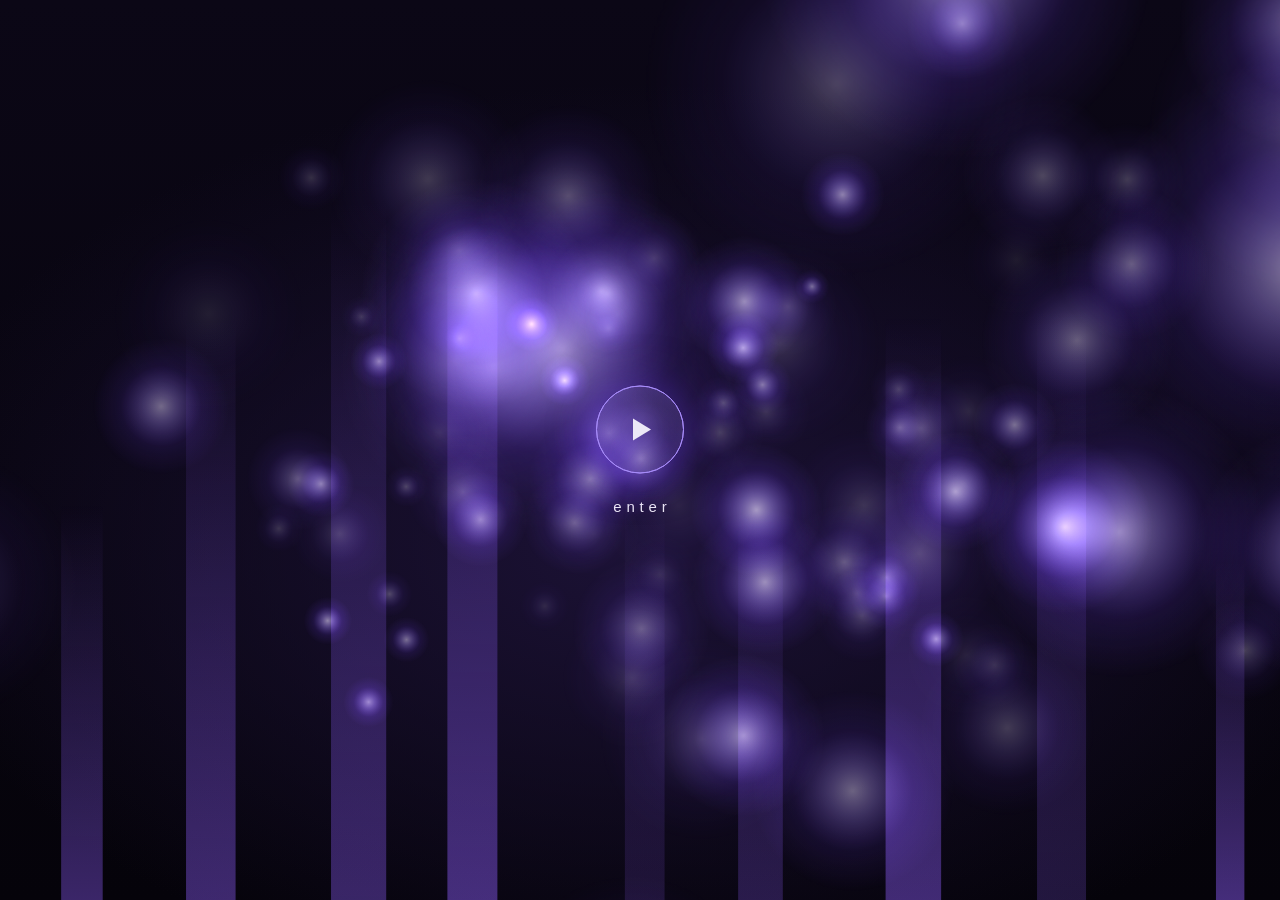
==== index.html @ cf2a747b "overhaul" ====
<!doctype html>
<html lang="en">
<head>
  <meta charset="UTF-8" />
  <meta name="viewport" content="width=device-width, initial-scale=1.0" />
  <title>ashy, mwl</title>
  <link rel="icon" href="assets/img/favicon.ico?v=2" sizes="any" />
  <link rel="icon" type="image/png" sizes="32x32" href="assets/img/favicon-32.png?v=2" />
  <link rel="apple-touch-icon" href="assets/img/apple-touch-icon.png?v=2" />
  <meta name="theme-color" content="#0c0914" />
  <link rel="preconnect" href="https://fonts.googleapis.com" />
  <link rel="preconnect" href="https://fonts.gstatic.com" crossorigin />
  <link href="https://fonts.googleapis.com/css2?family=Bricolage+Grotesque:opsz,wght@12..96,400..700&display=swap" rel="stylesheet" />
  <link rel="stylesheet" href="styles.css" />
  <meta property="og:type" content="website" />
  <meta property="og:title" content="ashy, mwl" />
  <meta property="og:description" content="personal project" />
  <meta property="og:url" content="https://ashy.lol" />
  <meta property="og:image" content="https://ashy.lol/assets/img/embed.png" />
  <meta name="twitter:card" content="summary_large_image" />
  <meta name="twitter:title" content="ashy, mwl" />
  <meta name="twitter:description" content="personal project" />
  <meta name="twitter:image" content="https://ashy.lol/assets/img/embed.png" />
</head>
<body data-view="home">
  <button id="splash" class="splash" aria-label="Enter site"><canvas id="intro" aria-hidden="true"></canvas>
    <span class="cue" aria-hidden="true"><i class="ring"></i><b>enter</b></span></button>

  <video class="bg-video" autoplay muted loop playsinline preload="auto">
    <source src="assets/media/background.mp4" type="video/mp4" />
  </video>
  <div class="overlay" aria-hidden="true"></div>

  <canvas id="bgOrbs" class="fx" aria-hidden="true"></canvas>

  <div id="app" class="app">
    <header class="top">
      <nav aria-label="Pages">
        <a href="/">Home</a>
        <a href="/gear">Gear</a>
        <a href="/settings">Settings</a>
        <a href="/listening">Listening</a>
      </nav>
    </header>

    <main>
      <section data-view="home" class="home">
        <img class="logo" src="assets/img/logo.png" alt="Ashtyn" />
        <div id="socials" class="socials"></div>
      </section>

      <section data-view="gear" hidden>
        <h1>Gear</h1>
        <p class="lede">PC Specs & Peripherals</p>
        <div id="gearList" class="gear"></div>
      </section>

      <section data-view="settings" hidden>
        <h1>Settings</h1>
        <p class="lede">My game settings.</p>
        <div id="settingsList" class="gear"></div>
      </section>

      <section data-view="listening" hidden>
        <h1>Listening</h1>
        <p class="lede" id="npLede"></p>
        <div id="np" class="np"></div>
        <div id="recent" class="recent"></div>
      </section>
    </main>

    <a class="mark" href="/" aria-label="Back to home">ashtyn</a>

    <footer class="player" aria-label="Music player">
      <div id="pQueue" class="queue" role="list" aria-label="Tracklist"></div>
      <div class="pctl">
        <button id="pPrev" class="ico" aria-label="Previous track" title="Previous">
          <svg viewBox="0 0 24 24" width="18" height="18" fill="currentColor" aria-hidden="true"><path d="M6 5h2v14H6zM20 5v14L9.5 12z"/></svg>
        </button>
        <button id="pPlay" class="play" aria-label="Play or pause" title="Play / pause">
          <svg viewBox="0 0 24 24" width="20" height="20" fill="currentColor" aria-hidden="true"><path d="M8 5.5v13l11-6.5z"/></svg>
        </button>
        <button id="pNext" class="ico" aria-label="Next track" title="Next">
          <svg viewBox="0 0 24 24" width="18" height="18" fill="currentColor" aria-hidden="true"><path d="M16 5h2v14h-2zM4 5v14l10.5-7z"/></svg>
        </button>
      </div>
      <div class="pmeta">
        <div class="pinfo"><span id="pTitle">Not playing</span><span id="pArtist"></span></div>
        <div class="pseek">
          <span id="pCur">0:00</span>
          <input id="pSeek" type="range" min="0" max="100" value="0" step="0.1" aria-label="Seek" />
          <span id="pDur">0:00</span>
        </div>
      </div>
      <div class="pright">
        <button id="pMute" class="ico" aria-label="Mute" title="Mute">
          <svg viewBox="0 0 24 24" width="18" height="18" fill="currentColor" aria-hidden="true"><path d="M4 9v6h4l5 4V5L8 9z"/><path class="waves" d="M16 8.5a5 5 0 010 7M18.5 6a8.5 8.5 0 010 12" fill="none" stroke="currentColor" stroke-width="2" stroke-linecap="round"/></svg>
        </button>
        <input id="pVol" type="range" min="0" max="100" value="15" aria-label="Volume" />
        <button id="pList" class="ico" aria-label="Show tracklist" title="Tracklist" aria-expanded="false" aria-controls="pQueue">
          <svg viewBox="0 0 24 24" width="18" height="18" fill="none" stroke="currentColor" stroke-width="2" stroke-linecap="round" aria-hidden="true"><path d="M4 6h11M4 12h11M4 18h7"/><path d="M17 14.5v7l6-3.5z" fill="currentColor" stroke="none"/></svg>
        </button>
      </div>
    </footer>
  </div>

  <audio id="audio" preload="auto"></audio>
  <script src="config.js"></script>
  <script src="playlist.js"></script>
  <script src="app.js?v=ashtyn-cap-3"></script>
  <script src="brand-animation.js?v=1"></script>
</body>
</html>
---- styles.css ----
:root{
  --ink:#0c0914; --surface:#15101f; --line:#2b2243; --text:#ece8f6; --muted:#8e84a8;
  --violet:#a78bfa; --deep:#6d3df0;
  font-family:"Bricolage Grotesque",system-ui,-apple-system,"Segoe UI",Roboto,sans-serif;
}
*{box-sizing:border-box;margin:0;padding:0}

:root{color-scheme:dark}
*{scrollbar-width:thin;scrollbar-color:rgba(167,139,250,.38) transparent}
*::-webkit-scrollbar{width:12px;height:12px}
*::-webkit-scrollbar-track{background:transparent}
*::-webkit-scrollbar-thumb{background:rgba(167,139,250,.32);border:3px solid transparent;background-clip:content-box;border-radius:99px}
*::-webkit-scrollbar-thumb:hover{background:rgba(167,139,250,.62);background-clip:content-box}
*::-webkit-scrollbar-button,*::-webkit-scrollbar-corner{display:none}
html,body{min-height:100%;background:var(--ink);color:var(--text);line-height:1.5}
a{color:inherit;text-decoration:none}
:focus-visible{outline:2px solid var(--violet);outline-offset:3px}
[hidden]{display:none!important}

.bg-video{position:fixed;inset:0;width:100%;height:100%;object-fit:cover;z-index:0}
.overlay{position:fixed;inset:0;z-index:1;
  background:radial-gradient(70% 60% at 50% 38%,rgba(109,61,240,.22),transparent 70%),rgba(12,9,20,.82)}

.fx{position:fixed;inset:0;width:100%;height:100%;z-index:2;pointer-events:none}
.logo{will-change:transform,filter}
.splash{position:fixed;inset:0;z-index:99;border:0;cursor:pointer;overflow:hidden;
  background:radial-gradient(75% 65% at 50% 60%,#1c1236,transparent 78%),linear-gradient(#0b0716,#05030a);
  transition:opacity .9s ease,visibility .9s}
.splash:focus-visible{outline:none}
#intro{position:absolute;inset:0;width:100%;height:100%;display:block}
.splash.gone{opacity:0;visibility:hidden;pointer-events:none}
.cue{position:absolute;left:50%;top:50%;display:grid;justify-items:center;gap:24px;pointer-events:none;
  transform:translate(-50%,-50%);transition:opacity .35s ease,transform .8s var(--ease)}
.ring{position:relative;display:block;width:88px;height:88px;border-radius:50%;
  border:1px solid var(--violet);
  background:radial-gradient(circle at 50% 40%,rgba(167,139,250,.35),rgba(109,61,240,.08) 70%);
  box-shadow:0 0 46px rgba(109,61,240,.5),inset 0 0 22px rgba(167,139,250,.25);
  animation:breathe 3s ease-in-out infinite;transition:border-color .25s,box-shadow .25s}
.ring::before{content:"";position:absolute;left:50%;top:50%;margin:-11px 0 0 -7px;border-style:solid;
  border-width:11px 0 11px 18px;border-color:transparent transparent transparent var(--text)}
.ring::after{content:"";position:absolute;inset:-1px;border-radius:50%;border:1px solid var(--violet);
  animation:ripple 3s ease-out infinite}
.cue b{font-weight:500;font-size:15px;letter-spacing:.32em;text-indent:.32em;color:var(--text);
  animation:hint 3s ease-in-out infinite}
.splash:hover .ring,.splash:focus-visible .ring{border-color:#fff;
  box-shadow:0 0 90px rgba(109,61,240,.85),inset 0 0 30px rgba(167,139,250,.45)}
.splash.go .cue{opacity:0;transform:translate(-50%,-50%) scale(1.6)}
@keyframes breathe{50%{transform:scale(1.07)}}
@keyframes ripple{from{opacity:.55;transform:scale(1)}to{opacity:0;transform:scale(2.4)}}
@keyframes hint{50%{opacity:.4}}

.app{position:relative;z-index:3;min-height:100vh;display:flex;flex-direction:column;
  opacity:0;transition:opacity .35s ease}
.app.in{opacity:1}

.top{display:flex;justify-content:center;padding:22px clamp(18px,4vw,48px)}
.mark{position:fixed;right:clamp(18px,3vw,36px);bottom:26px;z-index:4;font-weight:700;font-size:20px;
  letter-spacing:.04em;opacity:.25;transition:opacity .2s}
.mark:hover{opacity:.6}
nav{display:flex;flex-wrap:wrap;justify-content:center;gap:10px}
nav a{padding:10px 24px;border-radius:999px;border:1px solid var(--line);background:rgba(21,16,31,.6);
  color:var(--muted);backdrop-filter:blur(8px);
  transition:transform .18s ease,background .18s ease,color .18s ease,border-color .18s ease,box-shadow .18s ease}
nav a:hover{transform:translateY(-3px) scale(1.07);background:var(--deep);border-color:var(--violet);
  color:#fff;box-shadow:0 8px 28px rgba(109,61,240,.55)}
nav a:active{transform:translateY(-1px) scale(1.03)}
nav a[aria-current="page"]{color:var(--text);border-color:var(--violet);background:rgba(167,139,250,.16)}
nav a[aria-current="page"]:hover{background:var(--deep);color:#fff}

main{flex:1;padding:0 clamp(18px,4vw,48px) 130px;width:100%;max-width:880px;margin:0 auto}
h1{font-size:clamp(34px,6vw,56px);font-weight:600;letter-spacing:-.02em;margin:28px 0 6px}
h2{font-size:18px;font-weight:600;margin-bottom:10px}
.lede{color:var(--muted);margin-bottom:28px;max-width:56ch}

.home{min-height:62vh;display:flex;flex-direction:column;align-items:center;justify-content:center;gap:28px;text-align:center}
.logo{width:min(600px,86vw);height:auto;user-select:none;
  filter:drop-shadow(0 0 40px rgba(109,61,240,.45))}
.socials{display:flex;flex-wrap:wrap;justify-content:center;gap:8px}
.socials a{display:inline-flex;align-items:center;gap:8px;padding:10px 16px;border-radius:999px;
  border:1px solid var(--line);background:rgba(21,16,31,.6);backdrop-filter:blur(8px);
  transition:border-color .15s,background .15s}
.socials a:hover{border-color:var(--violet);background:rgba(167,139,250,.12)}
.socials img{width:18px;height:18px;opacity:.9}

.gear{display:grid;gap:18px}
.group{padding:22px 24px;border:1px solid var(--line);border-radius:16px;background:rgba(21,16,31,.72);backdrop-filter:blur(8px)}
dl{display:grid;grid-template-columns:minmax(110px,170px) 1fr;gap:10px 18px}
dt{color:var(--muted)}
dd{overflow-wrap:anywhere}

.block{margin-top:18px}
.bhead{display:flex;justify-content:space-between;align-items:center;margin-bottom:8px;color:var(--muted)}
.bhead button{padding:4px 14px;border:1px solid var(--line);border-radius:999px;background:transparent;color:var(--text);
  font:inherit;font-size:13px;cursor:pointer;transition:background .15s,border-color .15s}
.bhead button:hover{background:var(--deep);border-color:var(--violet)}
pre{padding:14px 16px;border-radius:12px;border:1px solid var(--line);background:rgba(12,9,20,.7);
  font:13px/1.6 ui-monospace,Menlo,Consolas,monospace;white-space:pre-wrap;overflow-wrap:anywhere;max-height:340px;overflow:auto}

.group.fold{padding:0;overflow:hidden}
.fold-title{margin:0;font-size:inherit}
.fold-title button{display:flex;align-items:center;gap:14px;width:100%;padding:20px 24px;border:0;background:transparent;
  color:var(--text);font:inherit;font-size:18px;font-weight:600;text-align:left;cursor:pointer;transition:background .18s}
.fold-title button:hover{background:rgba(167,139,250,.1)}
.fold-name{flex:1;min-width:0}
.fold-meta{font-size:14px;font-weight:400;color:var(--muted)}
.fold-chev{display:grid;place-items:center;width:36px;height:36px;flex:none;border:1px solid var(--line);border-radius:999px;
  transition:transform .4s var(--ease),background .18s,border-color .18s}
.fold-title button:hover .fold-chev{border-color:var(--violet);background:rgba(109,61,240,.45)}
.fold.open .fold-chev{transform:rotate(180deg);border-color:var(--violet)}
.fold-panel{display:grid;grid-template-rows:0fr;transition:grid-template-rows .4s var(--ease)}
.fold.open .fold-panel{grid-template-rows:1fr}
.fold-inner{min-height:0;overflow:hidden;visibility:hidden;transition:visibility .4s}
.fold.open .fold-inner{visibility:visible}
.fold-body{padding:2px 24px 24px}
@media (max-width:560px){.fold-meta{display:none}}

.np{display:flex;gap:20px;align-items:center;padding:20px;border:1px solid var(--line);border-radius:16px;
  background:rgba(21,16,31,.72);backdrop-filter:blur(8px)}
.np.live{border-color:var(--violet);box-shadow:0 0 50px rgba(109,61,240,.28)}
.art{width:112px;height:112px;flex:none;border-radius:12px;object-fit:cover;background:var(--surface)}
.np .t{font-size:22px;font-weight:600;line-height:1.25}
.np .s{color:var(--muted)}
.np .st{margin-top:8px;font-size:14px;color:var(--violet)}
.recent{margin-top:22px;display:grid;gap:2px}
.recent a{display:flex;justify-content:space-between;gap:16px;padding:10px 14px;border-radius:10px;color:var(--muted)}
.recent a:hover{background:rgba(167,139,250,.1);color:var(--text)}
.recent span:first-child{color:var(--text)}

.player{position:fixed;left:50%;bottom:16px;transform:translateX(-50%);z-index:5;
  width:min(780px,calc(100vw - 24px));display:flex;align-items:center;gap:20px;padding:10px 20px 10px 12px;
  border:1px solid rgba(167,139,250,.14);border-radius:22px;background:rgba(18,13,28,.78);
  backdrop-filter:blur(18px) saturate(1.2);box-shadow:0 12px 40px rgba(0,0,0,.45)}
.pctl{display:flex;align-items:center;gap:2px;flex:none}
.player button{display:grid;place-items:center;flex:none;padding:0;border:0;background:transparent;color:var(--muted);
  cursor:pointer;transition:color .15s,background .15s,transform .2s var(--ease),box-shadow .2s}
.player svg{display:block}
.player .ico{width:38px;height:38px;border-radius:50%;color:#c4bbdd}
.player .ico:hover{color:var(--text);background:rgba(167,139,250,.14)}
.player .ico:active{transform:scale(.9)}
.player .play{width:46px;height:46px;margin:0 6px;border-radius:50%;color:#fff;
  background:linear-gradient(145deg,#8b5cf6,#5a2ed4);box-shadow:0 0 22px rgba(109,61,240,.55)}
.player .play:hover{transform:scale(1.08);box-shadow:0 0 34px rgba(139,92,246,.85)}
.player .play:active{transform:scale(.96)}
.pmeta{flex:1;min-width:0;display:grid;gap:4px}
.pinfo{display:flex;align-items:baseline;gap:10px;min-width:0;white-space:nowrap}
#pTitle{font-size:14px;font-weight:600;min-width:0;overflow:hidden;text-overflow:ellipsis}
#pArtist{font-size:13px;color:var(--muted);min-width:0;overflow:hidden;text-overflow:ellipsis}
.pseek{display:flex;align-items:center;gap:10px}
.pseek span{min-width:32px;font-size:11px;color:var(--muted);font-variant-numeric:tabular-nums}
#pDur{text-align:right}
.pseek input{flex:1;min-width:0}
.pright{display:flex;align-items:center;gap:4px;flex:none}
#pVol{width:78px}
#pMute.off .waves{opacity:0}
.player.open #pList{color:var(--text);background:rgba(167,139,250,.2)}

input[type=range]{-webkit-appearance:none;appearance:none;height:16px;background:transparent;cursor:pointer;--p:0%}
input[type=range]::-webkit-slider-runnable-track{height:3px;border-radius:99px;
  background:linear-gradient(to right,var(--violet) var(--p),rgba(255,255,255,.13) var(--p))}
input[type=range]::-moz-range-track{height:3px;border-radius:99px;background:rgba(255,255,255,.13)}
input[type=range]::-moz-range-progress{height:3px;border-radius:99px;background:var(--violet)}
input[type=range]::-webkit-slider-thumb{-webkit-appearance:none;width:12px;height:12px;margin-top:-4.5px;border-radius:50%;
  background:#fff;box-shadow:0 0 10px rgba(167,139,250,.9);transform:scale(0);transition:transform .15s}
input[type=range]::-moz-range-thumb{width:12px;height:12px;border:0;border-radius:50%;background:#fff;
  box-shadow:0 0 10px rgba(167,139,250,.9);transform:scale(0);transition:transform .15s}
input[type=range]:hover::-webkit-slider-thumb,input[type=range]:focus-visible::-webkit-slider-thumb{transform:scale(1)}
input[type=range]:hover::-moz-range-thumb,input[type=range]:focus-visible::-moz-range-thumb{transform:scale(1)}

.queue{position:absolute;left:0;right:0;bottom:calc(100% + 10px);max-height:min(50vh,360px);overflow:auto;padding:8px;
  border:1px solid var(--line);border-radius:16px;background:rgba(18,13,28,.98);
  opacity:0;visibility:hidden;transform:translateY(12px) scale(.98);transform-origin:bottom center;
  transition:opacity .22s ease,transform .3s var(--ease),visibility .3s}
.player.open .queue{opacity:1;visibility:visible;transform:none}
.player .queue button{display:flex;align-items:center;gap:14px;width:100%;height:auto;padding:11px 14px;border:0;
  border-radius:10px;background:transparent;color:var(--muted);text-align:left;
  transition:background .15s,color .15s,transform .15s}
.player .queue button:hover{background:rgba(167,139,250,.14);color:var(--text);transform:translateX(3px);border-color:transparent}
.player .queue button[aria-current="true"]{color:var(--text);background:rgba(167,139,250,.22)}
.queue .n{width:18px;text-align:center;font-variant-numeric:tabular-nums;opacity:.6;flex:none}
.queue .t{flex:1;min-width:0;overflow:hidden;text-overflow:ellipsis;white-space:nowrap}
.queue .eq{display:none;width:18px;height:14px;align-items:flex-end;justify-content:center;gap:2px;flex:none}
.queue [aria-current="true"] .eq{display:flex}
.queue [aria-current="true"] .n{display:none}
.eq i{width:3px;height:100%;border-radius:2px;background:var(--violet);transform-origin:bottom;
  animation:eq 1s ease-in-out infinite;animation-play-state:paused}
.player.playing .eq i{animation-play-state:running}
.eq i:nth-child(2){animation-delay:-.4s}
.eq i:nth-child(3){animation-delay:-.7s}
@keyframes eq{0%,100%{transform:scaleY(.3)}50%{transform:scaleY(1)}}

@media (max-width:560px){
  .mark{bottom:84px;right:18px}
  nav a{padding:9px 18px}
  dl{grid-template-columns:1fr;gap:2px}dd{margin-bottom:10px}
  .np{flex-direction:column;align-items:flex-start}
  #pVol,#pMute,#pArtist{display:none}
  .player{gap:12px;padding:10px 14px 10px 8px}
}

:root{--ease:cubic-bezier(.22,1,.36,1)}
@keyframes rise{from{opacity:0;transform:translateY(18px) scale(.985)}}
@keyframes drop{from{opacity:0;transform:translateY(-16px) scale(.94)}}
@keyframes lift{from{opacity:0;transform:translate(-50%,26px)}}
@keyframes glow{from{filter:drop-shadow(0 0 0 rgba(109,61,240,0))}}
@keyframes fade{from{opacity:0}}

.app.in nav a{animation:drop .7s var(--ease) backwards}
.app.in nav a:nth-child(1){animation-delay:.2s}
.app.in nav a:nth-child(2){animation-delay:.28s}
.app.in nav a:nth-child(3){animation-delay:.36s}
.app.in nav a:nth-child(4){animation-delay:.44s}
.app.in .player{animation:lift .8s var(--ease) .55s backwards}
.app.in .mark{animation:fade 1.2s ease .9s backwards}

section[data-view]{transition:opacity .18s ease,transform .18s ease}
section.leaving{opacity:0;transform:translateY(-8px);pointer-events:none}
.enter>:not(.gear){animation:rise .7s var(--ease) backwards}
.enter>:nth-child(2){animation-delay:.08s}
.enter>:nth-child(3){animation-delay:.16s}
.enter .gear>.group{animation:rise .7s var(--ease) backwards}
.enter .gear>.group:nth-child(1){animation-delay:.14s}
.enter .gear>.group:nth-child(2){animation-delay:.22s}
.enter .gear>.group:nth-child(3){animation-delay:.30s}
.enter .gear>.group:nth-child(n+4){animation-delay:.38s}
.home.enter .logo{animation:rise .9s var(--ease) backwards,glow 2s ease-out backwards}
.home.enter .socials a{animation:rise .7s var(--ease) backwards}
.home.enter .socials a:nth-child(1){animation-delay:.25s}
.home.enter .socials a:nth-child(2){animation-delay:.31s}
.home.enter .socials a:nth-child(3){animation-delay:.37s}
.home.enter .socials a:nth-child(4){animation-delay:.43s}
.home.enter .socials a:nth-child(5){animation-delay:.49s}
.home.enter .socials a:nth-child(6){animation-delay:.55s}

@media (prefers-reduced-motion:reduce){*{transition:none!important;animation:none!important}}
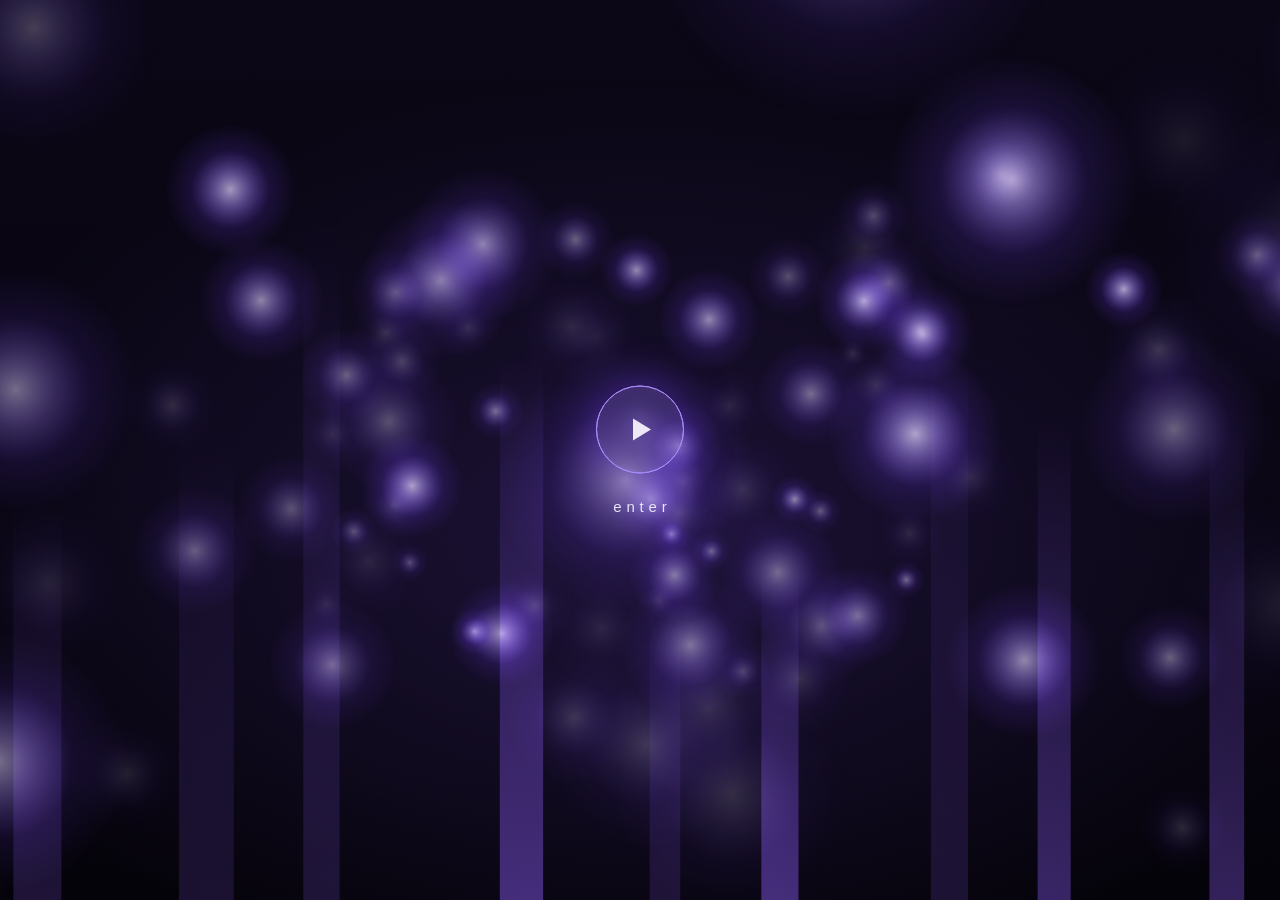
==== commit 3caeddb3: "curs" ====
--- a/index.html
+++ b/index.html
@@ -11,7 +11,7 @@
   <link rel="preconnect" href="https://fonts.googleapis.com" />
   <link rel="preconnect" href="https://fonts.gstatic.com" crossorigin />
   <link href="https://fonts.googleapis.com/css2?family=Bricolage+Grotesque:opsz,wght@12..96,400..700&display=swap" rel="stylesheet" />
-  <link rel="stylesheet" href="styles.css" />
+  <link rel="stylesheet" href="styles.css?v=6" />
   <meta property="og:type" content="website" />
   <meta property="og:title" content="ashy, mwl" />
   <meta property="og:description" content="personal project" />
@@ -32,8 +32,10 @@
   <div class="overlay" aria-hidden="true"></div>
 
   <canvas id="bgOrbs" class="fx" aria-hidden="true"></canvas>
+  <div id="cursorGlow" class="cursor-glow" aria-hidden="true"></div>
 
   <div id="app" class="app">
+    <div id="bloom" class="bloom" aria-hidden="true"></div>
     <header class="top">
       <nav aria-label="Pages">
         <a href="/">Home</a>
@@ -107,7 +109,7 @@
   <audio id="audio" preload="auto"></audio>
   <script src="config.js"></script>
   <script src="playlist.js"></script>
-  <script src="app.js?v=ashtyn-cap-3"></script>
+  <script src="app.js?v=ashtyn-cap-6"></script>
   <script src="brand-animation.js?v=1"></script>
 </body>
 </html>
--- a/styles.css
+++ b/styles.css
@@ -212,8 +212,8 @@
 .app.in .player{animation:lift .8s var(--ease) .55s backwards}
 .app.in .mark{animation:fade 1.2s ease .9s backwards}
 
-section[data-view]{transition:opacity .18s ease,transform .18s ease}
-section.leaving{opacity:0;transform:translateY(-8px);pointer-events:none}
+section[data-view]{transition:opacity .28s ease,transform .3s cubic-bezier(.4,0,.6,1)}
+section.leaving{opacity:0;transform:scale(.985);pointer-events:none}
 .enter>:not(.gear){animation:rise .7s var(--ease) backwards}
 .enter>:nth-child(2){animation-delay:.08s}
 .enter>:nth-child(3){animation-delay:.16s}
@@ -232,3 +232,19 @@
 .home.enter .socials a:nth-child(6){animation-delay:.55s}
 
 @media (prefers-reduced-motion:reduce){*{transition:none!important;animation:none!important}}
+
+.cursor-glow{position:fixed;left:0;top:0;width:340px;height:340px;margin:-170px 0 0 -170px;z-index:2;
+  pointer-events:none;border-radius:50%;opacity:0;transition:opacity .5s ease;will-change:transform;
+  background:radial-gradient(circle,rgba(150,105,255,.085) 0,rgba(109,61,240,.035) 42%,transparent 68%)}
+.cursor-glow.on{opacity:1}
+@media (hover:none),(pointer:coarse){.cursor-glow{display:none}}
+*{cursor:url("data:image/svg+xml,%3Csvg xmlns=%22http://www.w3.org/2000/svg%22 width=%2232%22 height=%2232%22 viewBox=%220 0 32 32%22%3E%3Cdefs%3E%3Cfilter id=%22g%22 x=%22-60%25%22 y=%22-60%25%22 width=%22220%25%22 height=%22220%25%22%3E%3CfeGaussianBlur stdDeviation=%221.5%22/%3E%3C/filter%3E%3ClinearGradient id=%22f%22 x1=%220%22 y1=%220%22 x2=%221%22 y2=%221%22%3E%3Cstop offset=%220%22 stop-color=%22%2334303d%22/%3E%3Cstop offset=%221%22 stop-color=%22%2314121a%22/%3E%3C/linearGradient%3E%3C/defs%3E%3Cpath d=%22M5 3 L5 24 L10.4 19.3 L14.1 27.7 L17.7 26.1 L14 17.8 L21.2 17.8 Z%22 fill=%22%238b5cf6%22 stroke=%22%238b5cf6%22 stroke-width=%223.4%22 stroke-linejoin=%22round%22 filter=%22url(%23g)%22 opacity=%22.8%22/%3E%3Cpath d=%22M5 3 L5 24 L10.4 19.3 L14.1 27.7 L17.7 26.1 L14 17.8 L21.2 17.8 Z%22 fill=%22url(%23f)%22 stroke=%22%23b79dff%22 stroke-width=%221.4%22 stroke-linejoin=%22round%22/%3E%3C/svg%3E") 5 3,auto!important}
+a,a *,button,button *,summary,label,[role=button],input[type=range],.splash,.splash *{cursor:url("data:image/svg+xml,%3Csvg xmlns=%22http://www.w3.org/2000/svg%22 width=%2232%22 height=%2232%22 viewBox=%220 0 32 32%22%3E%3Cdefs%3E%3Cfilter id=%22g%22 x=%22-60%25%22 y=%22-60%25%22 width=%22220%25%22 height=%22220%25%22%3E%3CfeGaussianBlur stdDeviation=%221.5%22/%3E%3C/filter%3E%3ClinearGradient id=%22f%22 x1=%220%22 y1=%220%22 x2=%221%22 y2=%221%22%3E%3Cstop offset=%220%22 stop-color=%22%2334303d%22/%3E%3Cstop offset=%221%22 stop-color=%22%2314121a%22/%3E%3C/linearGradient%3E%3C/defs%3E%3Cpath d=%22M12.2 3.2c-1.2 0-2.1.9-2.1 2.1v10.6l-1.6-1.7c-.8-.8-2.1-.8-2.9 0-.7.7-.7 1.8-.1 2.6l4.6 7.4c1.3 2.1 3.2 3.5 5.7 3.5h3.3c3.4 0 6.1-2.7 6.1-6.1v-5.8c0-1-.8-1.8-1.8-1.8-.5 0-.9.2-1.2.5-.2-.9-1-1.5-1.9-1.5-.6 0-1.1.3-1.5.7-.3-.8-1-1.3-1.9-1.3-.4 0-.8.1-1.1.3V5.3c0-1.2-.9-2.1-2.1-2.1z%22 fill=%22%238b5cf6%22 stroke=%22%238b5cf6%22 stroke-width=%223.4%22 stroke-linejoin=%22round%22 filter=%22url(%23g)%22 opacity=%22.8%22/%3E%3Cpath d=%22M12.2 3.2c-1.2 0-2.1.9-2.1 2.1v10.6l-1.6-1.7c-.8-.8-2.1-.8-2.9 0-.7.7-.7 1.8-.1 2.6l4.6 7.4c1.3 2.1 3.2 3.5 5.7 3.5h3.3c3.4 0 6.1-2.7 6.1-6.1v-5.8c0-1-.8-1.8-1.8-1.8-.5 0-.9.2-1.2.5-.2-.9-1-1.5-1.9-1.5-.6 0-1.1.3-1.5.7-.3-.8-1-1.3-1.9-1.3-.4 0-.8.1-1.1.3V5.3c0-1.2-.9-2.1-2.1-2.1z%22 fill=%22url(%23f)%22 stroke=%22%23b79dff%22 stroke-width=%221.4%22 stroke-linejoin=%22round%22/%3E%3C/svg%3E") 12 3,pointer!important}
+
+.top{position:relative;z-index:3}
+.bloom{position:fixed;left:50%;top:40px;width:220px;height:220px;margin:-110px 0 0 -110px;border-radius:50%;z-index:2;
+  pointer-events:none;opacity:0;mix-blend-mode:screen;will-change:transform,opacity;
+  background:radial-gradient(circle,rgba(160,120,255,.4) 0,rgba(109,61,240,.16) 40%,transparent 70%)}
+.bloom.go{animation:bloom 1.15s cubic-bezier(.22,.61,.36,1)}
+@keyframes bloom{0%{opacity:0;transform:scale(.25)}22%{opacity:1}100%{opacity:0;transform:scale(14)}}
+@media (prefers-reduced-motion:reduce){.bloom,.cursor-glow{display:none}}
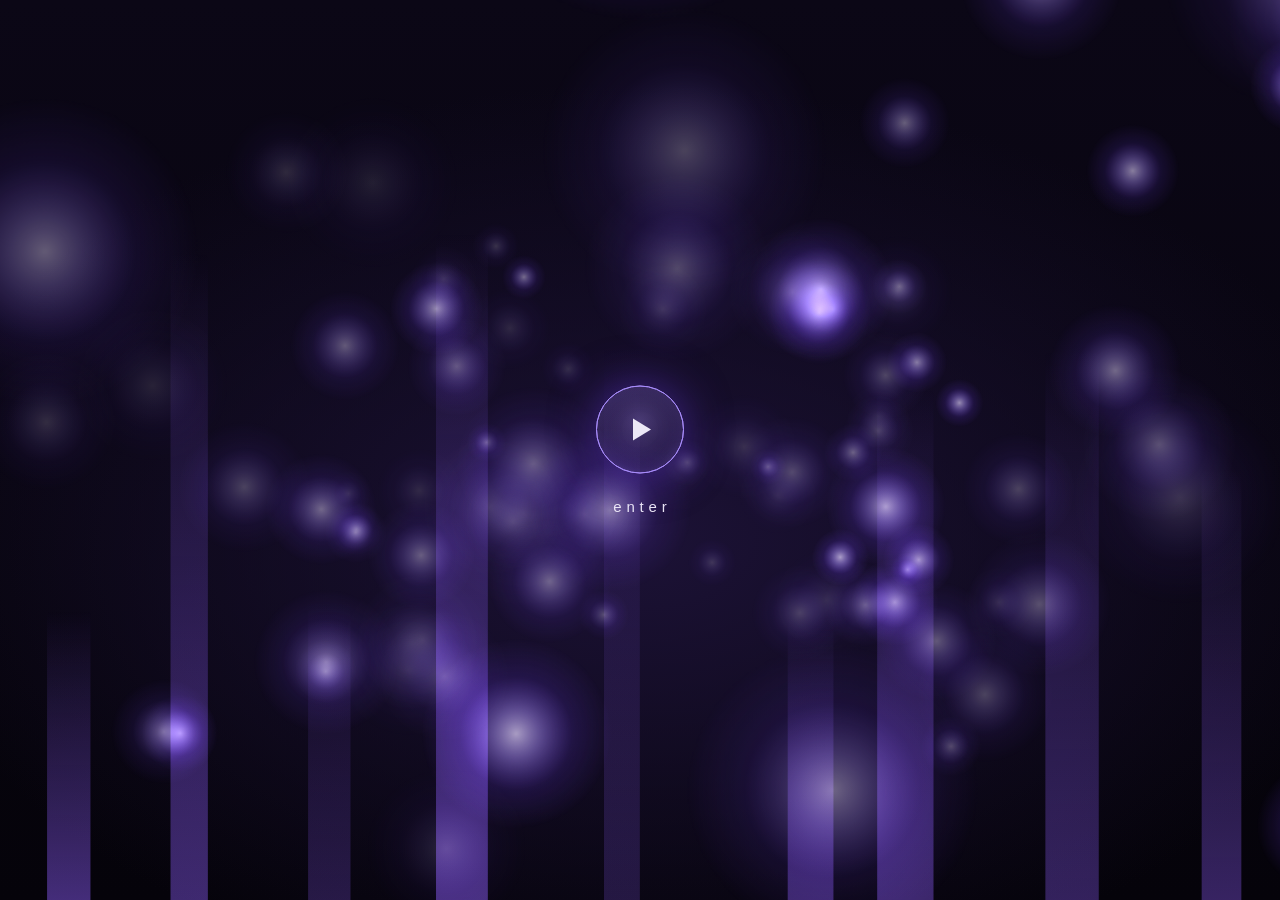
==== commit 63afc193: "viz" ====
--- a/index.html
+++ b/index.html
@@ -11,7 +11,7 @@
   <link rel="preconnect" href="https://fonts.googleapis.com" />
   <link rel="preconnect" href="https://fonts.gstatic.com" crossorigin />
   <link href="https://fonts.googleapis.com/css2?family=Bricolage+Grotesque:opsz,wght@12..96,400..700&display=swap" rel="stylesheet" />
-  <link rel="stylesheet" href="styles.css?v=6" />
+  <link rel="stylesheet" href="styles.css?v=7" />
   <meta property="og:type" content="website" />
   <meta property="og:title" content="ashy, mwl" />
   <meta property="og:description" content="personal project" />
@@ -71,6 +71,8 @@
       </section>
     </main>
 
+    <canvas id="viz" class="viz" aria-hidden="true"></canvas>
+
     <a class="mark" href="/" aria-label="Back to home">ashtyn</a>
 
     <footer class="player" aria-label="Music player">
@@ -109,7 +111,7 @@
   <audio id="audio" preload="auto"></audio>
   <script src="config.js"></script>
   <script src="playlist.js"></script>
-  <script src="app.js?v=ashtyn-cap-6"></script>
+  <script src="app.js?v=ashtyn-cap-15"></script>
   <script src="brand-animation.js?v=1"></script>
 </body>
 </html>
--- a/styles.css
+++ b/styles.css
@@ -126,6 +126,8 @@
 .recent a:hover{background:rgba(167,139,250,.1);color:var(--text)}
 .recent span:first-child{color:var(--text)}
 
+.viz{position:fixed;z-index:4;display:block;pointer-events:none}
+
 .player{position:fixed;left:50%;bottom:16px;transform:translateX(-50%);z-index:5;
   width:min(780px,calc(100vw - 24px));display:flex;align-items:center;gap:20px;padding:10px 20px 10px 12px;
   border:1px solid rgba(167,139,250,.14);border-radius:22px;background:rgba(18,13,28,.78);
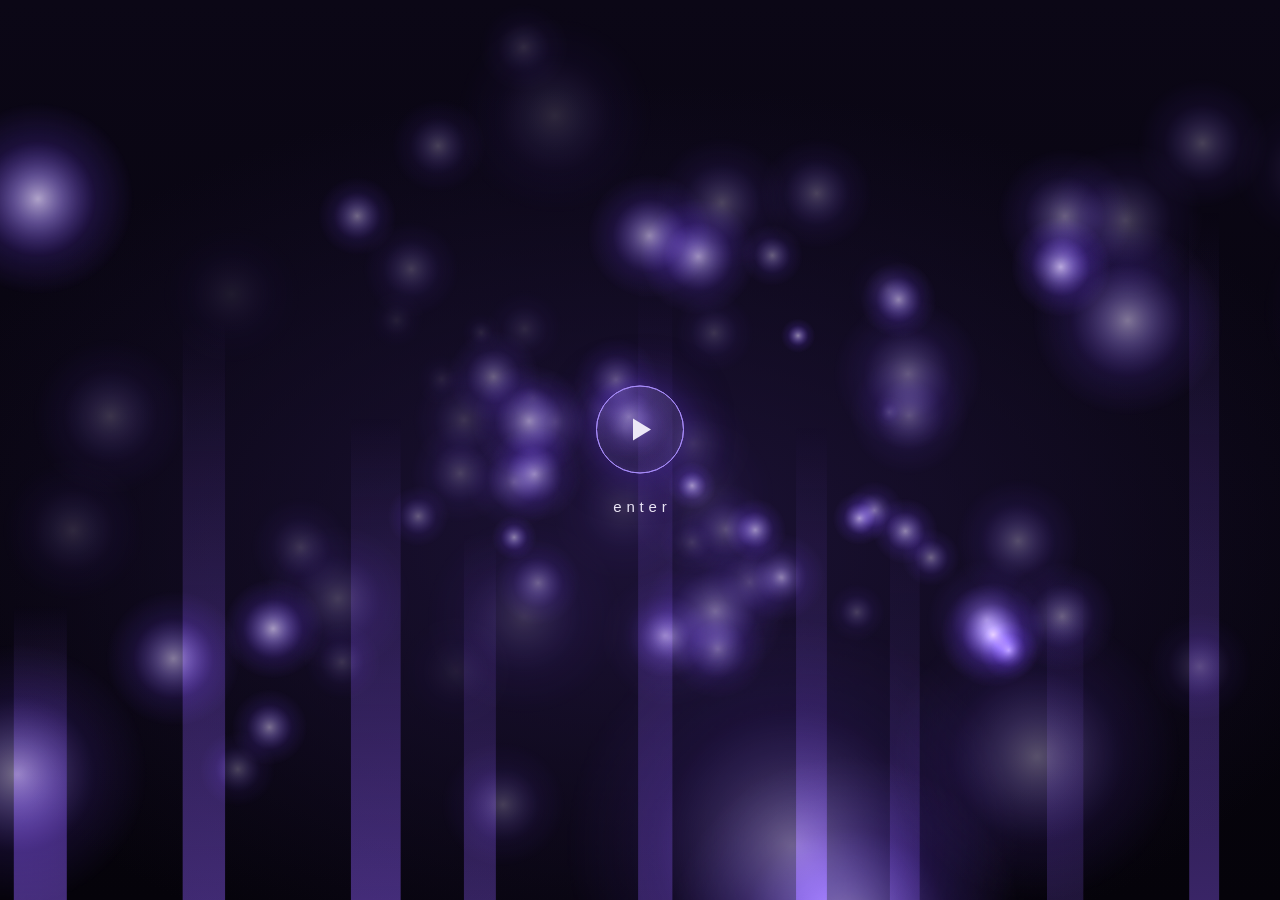
==== commit f1f7b67a: "move" ====
--- a/index.html
+++ b/index.html
@@ -11,7 +11,7 @@
   <link rel="preconnect" href="https://fonts.googleapis.com" />
   <link rel="preconnect" href="https://fonts.gstatic.com" crossorigin />
   <link href="https://fonts.googleapis.com/css2?family=Bricolage+Grotesque:opsz,wght@12..96,400..700&display=swap" rel="stylesheet" />
-  <link rel="stylesheet" href="styles.css?v=7" />
+  <link rel="stylesheet" href="styles.css?v=9" />
   <meta property="og:type" content="website" />
   <meta property="og:title" content="ashy, mwl" />
   <meta property="og:description" content="personal project" />
@@ -111,7 +111,7 @@
   <audio id="audio" preload="auto"></audio>
   <script src="config.js"></script>
   <script src="playlist.js"></script>
-  <script src="app.js?v=ashtyn-cap-15"></script>
+  <script src="app.js?v=ashtyn-cap-18"></script>
   <script src="brand-animation.js?v=1"></script>
 </body>
 </html>
--- a/styles.css
+++ b/styles.css
@@ -79,6 +79,13 @@
 .socials a{display:inline-flex;align-items:center;gap:8px;padding:10px 16px;border-radius:999px;
   border:1px solid var(--line);background:rgba(21,16,31,.6);backdrop-filter:blur(8px);
   transition:border-color .15s,background .15s}
+.fl{display:inline-flex;animation:float 7.5s ease-in-out infinite}
+.fl:nth-child(1){animation-duration:7.4s;animation-delay:-.4s}
+.fl:nth-child(2){animation-duration:8.1s;animation-delay:-2.2s}
+.fl:nth-child(3){animation-duration:6.8s;animation-delay:-3.9s}
+.fl:nth-child(4){animation-duration:7.8s;animation-delay:-1.3s}
+.fl:nth-child(5){animation-duration:6.5s;animation-delay:-5.1s}
+.fl:nth-child(6){animation-duration:8.4s;animation-delay:-3s}
 .socials a:hover{border-color:var(--violet);background:rgba(167,139,250,.12)}
 .socials img{width:18px;height:18px;opacity:.9}
 
@@ -201,6 +208,12 @@
 
 :root{--ease:cubic-bezier(.22,1,.36,1)}
 @keyframes rise{from{opacity:0;transform:translateY(18px) scale(.985)}}
+@keyframes float{
+  0%,100%{translate:0 0;rotate:0deg}
+  26%{translate:2px -4.4px;rotate:-.8deg}
+  55%{translate:.4px -6.4px;rotate:.2deg}
+  78%{translate:-2.2px -2.6px;rotate:.9deg}
+}
 @keyframes drop{from{opacity:0;transform:translateY(-16px) scale(.94)}}
 @keyframes lift{from{opacity:0;transform:translate(-50%,26px)}}
 @keyframes glow{from{filter:drop-shadow(0 0 0 rgba(109,61,240,0))}}
@@ -226,12 +239,12 @@
 .enter .gear>.group:nth-child(n+4){animation-delay:.38s}
 .home.enter .logo{animation:rise .9s var(--ease) backwards,glow 2s ease-out backwards}
 .home.enter .socials a{animation:rise .7s var(--ease) backwards}
-.home.enter .socials a:nth-child(1){animation-delay:.25s}
-.home.enter .socials a:nth-child(2){animation-delay:.31s}
-.home.enter .socials a:nth-child(3){animation-delay:.37s}
-.home.enter .socials a:nth-child(4){animation-delay:.43s}
-.home.enter .socials a:nth-child(5){animation-delay:.49s}
-.home.enter .socials a:nth-child(6){animation-delay:.55s}
+.home.enter .socials .fl:nth-child(1) a{animation-delay:.25s}
+.home.enter .socials .fl:nth-child(2) a{animation-delay:.31s}
+.home.enter .socials .fl:nth-child(3) a{animation-delay:.37s}
+.home.enter .socials .fl:nth-child(4) a{animation-delay:.43s}
+.home.enter .socials .fl:nth-child(5) a{animation-delay:.49s}
+.home.enter .socials .fl:nth-child(6) a{animation-delay:.55s}
 
 @media (prefers-reduced-motion:reduce){*{transition:none!important;animation:none!important}}
 
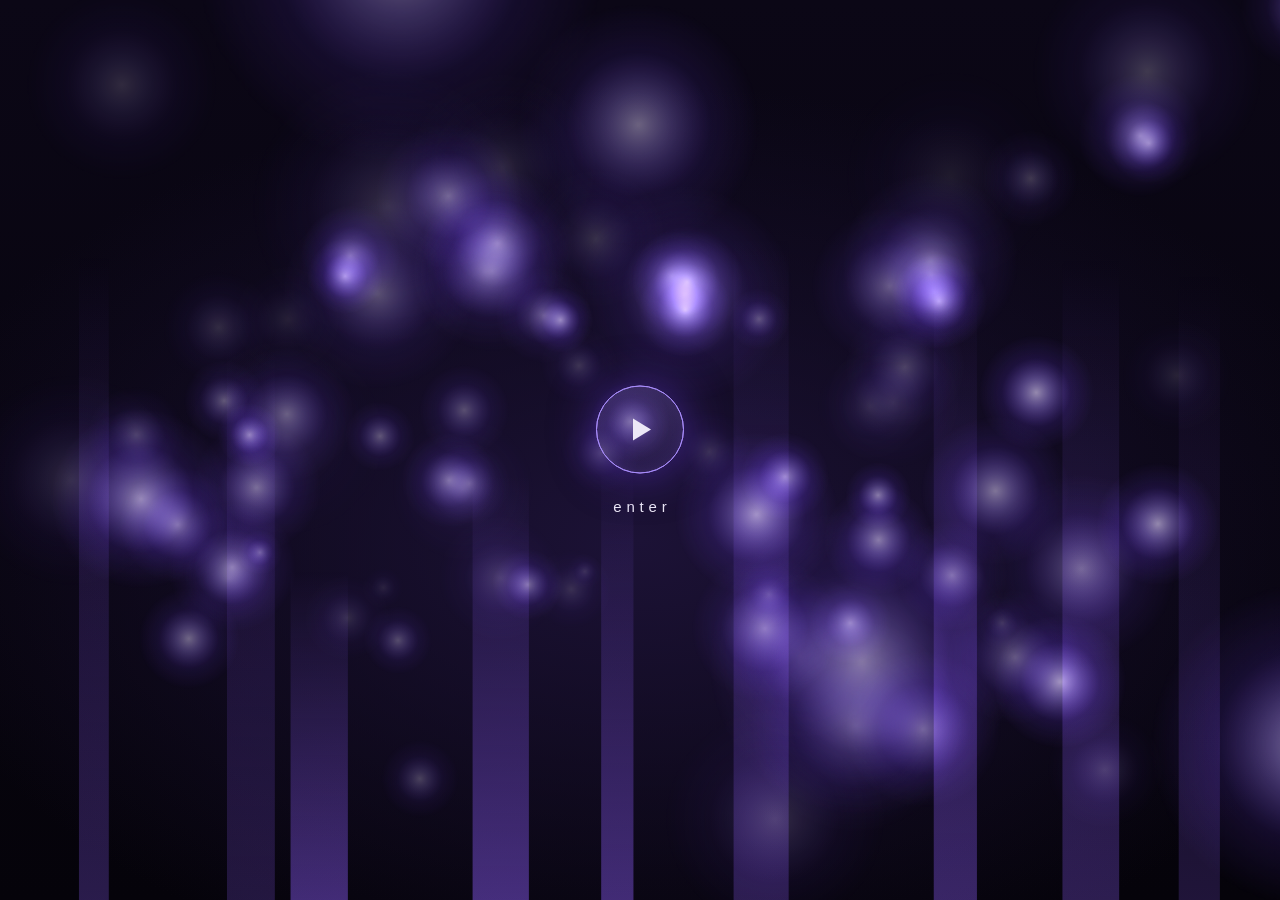
==== commit b9411f96: "artwork" ====
--- a/index.html
+++ b/index.html
@@ -11,7 +11,7 @@
   <link rel="preconnect" href="https://fonts.googleapis.com" />
   <link rel="preconnect" href="https://fonts.gstatic.com" crossorigin />
   <link href="https://fonts.googleapis.com/css2?family=Bricolage+Grotesque:opsz,wght@12..96,400..700&display=swap" rel="stylesheet" />
-  <link rel="stylesheet" href="styles.css?v=9" />
+  <link rel="stylesheet" href="styles.css?v=10" />
   <meta property="og:type" content="website" />
   <meta property="og:title" content="ashy, mwl" />
   <meta property="og:description" content="personal project" />
@@ -77,6 +77,7 @@
 
     <footer class="player" aria-label="Music player">
       <div id="pQueue" class="queue" role="list" aria-label="Tracklist"></div>
+      <div id="pArt" class="cover" aria-hidden="true"><img id="pArtImg" alt="" hidden /><span id="pArtLetter"></span></div>
       <div class="pctl">
         <button id="pPrev" class="ico" aria-label="Previous track" title="Previous">
           <svg viewBox="0 0 24 24" width="18" height="18" fill="currentColor" aria-hidden="true"><path d="M6 5h2v14H6zM20 5v14L9.5 12z"/></svg>
@@ -110,8 +111,8 @@
 
   <audio id="audio" preload="auto"></audio>
   <script src="config.js"></script>
-  <script src="playlist.js"></script>
-  <script src="app.js?v=ashtyn-cap-18"></script>
+  <script src="playlist.js?v=6cee7de1"></script>
+  <script src="app.js?v=ashtyn-cap-20"></script>
   <script src="brand-animation.js?v=1"></script>
 </body>
 </html>
--- a/styles.css
+++ b/styles.css
@@ -150,6 +150,17 @@
   background:linear-gradient(145deg,#8b5cf6,#5a2ed4);box-shadow:0 0 22px rgba(109,61,240,.55)}
 .player .play:hover{transform:scale(1.08);box-shadow:0 0 34px rgba(139,92,246,.85)}
 .player .play:active{transform:scale(.96)}
+
+.player .cover{width:46px;height:46px;flex:none;display:grid;place-items:center;overflow:hidden;border-radius:11px;
+  border:1px solid rgba(167,139,250,.2);background:var(--surface);
+  box-shadow:0 6px 18px rgba(0,0,0,.45),0 0 22px rgba(109,61,240,.26);
+  opacity:.72;transition:opacity .25s ease,transform .25s ease}
+.player.playing .cover{opacity:1}
+.player .cover.swapping{opacity:.3;transform:scale(.93)}
+.player .cover img{width:100%;height:100%;object-fit:cover;display:block}
+.player .cover span{font-size:19px;font-weight:700;line-height:1;color:rgba(255,255,255,.92)}
+.player .cover.gen{background:linear-gradient(145deg,var(--c1,#6d3df0),var(--c2,#b06cf0));
+  border-color:rgba(255,255,255,.14)}
 .pmeta{flex:1;min-width:0;display:grid;gap:4px}
 .pinfo{display:flex;align-items:baseline;gap:10px;min-width:0;white-space:nowrap}
 #pTitle{font-size:14px;font-weight:600;min-width:0;overflow:hidden;text-overflow:ellipsis}
@@ -204,6 +215,9 @@
   .np{flex-direction:column;align-items:flex-start}
   #pVol,#pMute,#pArtist{display:none}
   .player{gap:12px;padding:10px 14px 10px 8px}
+  .player .cover{width:32px;height:32px;border-radius:8px}
+
+  .pseek span{display:none}
 }
 
 :root{--ease:cubic-bezier(.22,1,.36,1)}
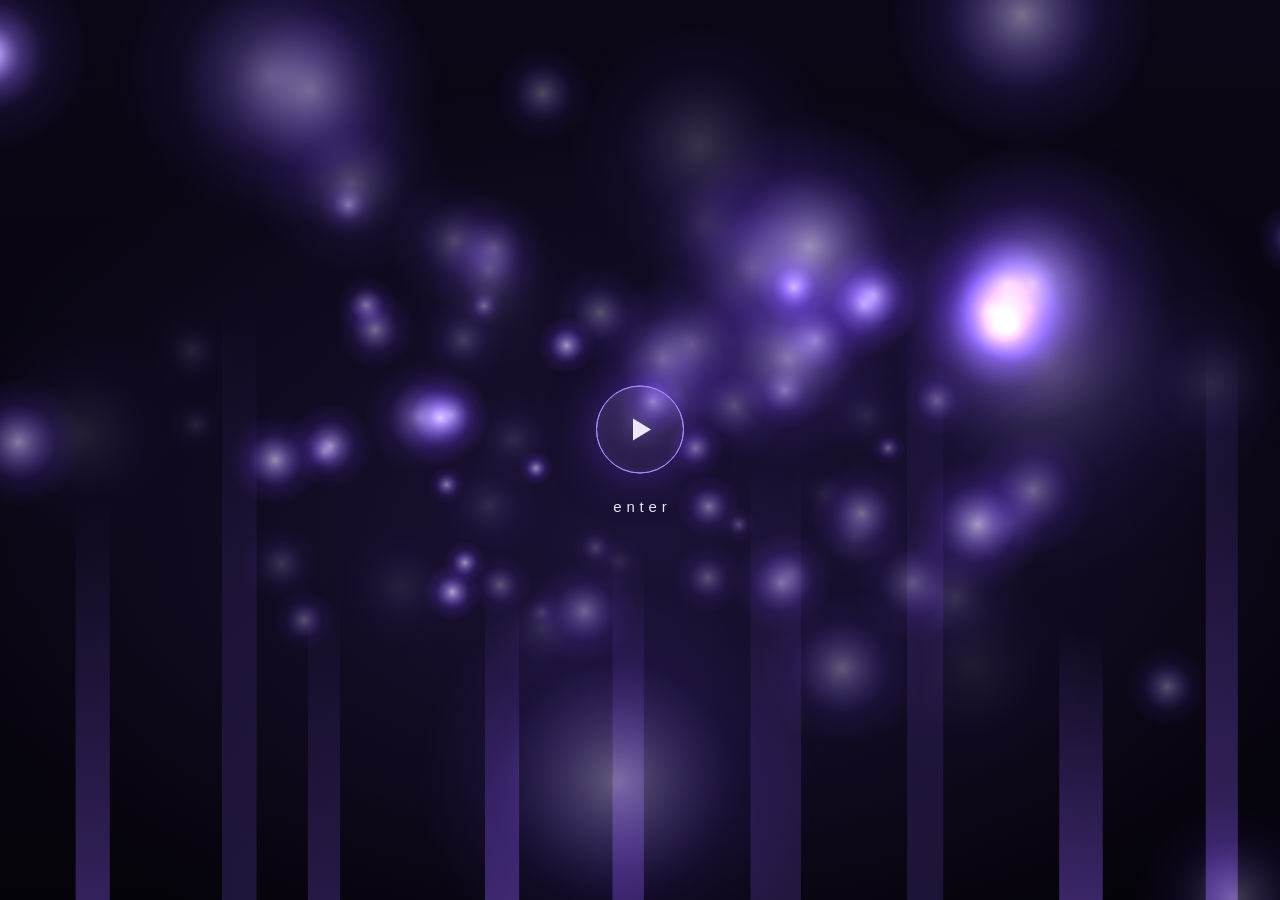
==== commit 6e0e7439: "Add an in-page guestbook that closes with the domain. Signatures live in Supabase over REST so the s" ====
--- a/index.html
+++ b/index.html
@@ -42,6 +42,7 @@
         <a href="/gear">Gear</a>
         <a href="/settings">Settings</a>
         <a href="/listening">Listening</a>
+        <a href="/guestbook">Guestbook</a>
       </nav>
     </header>
 
@@ -68,6 +69,42 @@
         <p class="lede" id="npLede"></p>
         <div id="np" class="np"></div>
         <div id="recent" class="recent"></div>
+      </section>
+      <section data-view="guestbook" hidden>
+        <h1>Guestbook</h1>
+        <p class="lede">Sign it before the domain goes. Every name here disappears with ashy.lol in January.</p>
+
+        <div class="gb-clock" id="gbClock" aria-label="Time left before the guestbook closes">
+          <div><b id="gbDays">—</b><span>days</span></div>
+          <div><b id="gbHours">—</b><span>hours</span></div>
+          <div><b id="gbMinutes">—</b><span>minutes</span></div>
+          <div><b id="gbSeconds">—</b><span>seconds</span></div>
+        </div>
+
+        <form class="gb-form" id="gbForm" novalidate>
+          <div class="gb-row">
+            <label for="gbName">Name <span>optional</span></label>
+            <input id="gbName" type="text" maxlength="40" autocomplete="nickname" placeholder="anonymous" />
+          </div>
+          <div class="gb-row">
+            <label for="gbMessage">Message</label>
+            <textarea id="gbMessage" maxlength="280" rows="3" placeholder="Something worth losing." required></textarea>
+            <div class="gb-count"><span id="gbChars">0</span>/280</div>
+          </div>
+          <input class="gb-trap" id="gbTrap" type="text" tabindex="-1" autocomplete="off" aria-hidden="true" />
+          <div class="gb-actions">
+            <button type="submit" id="gbSubmit">Sign it</button>
+            <p class="gb-msg" id="gbMsg" role="status" aria-live="polite"></p>
+          </div>
+        </form>
+
+        <p class="gb-setup" id="gbSetup" hidden>The guestbook is being set up. The countdown already works.</p>
+
+        <div class="gb-list-head">
+          <h2>Signatures</h2>
+          <span id="gbMeta"></span>
+        </div>
+        <ol class="gb-list" id="gbList"></ol>
       </section>
     </main>
 
@@ -114,5 +151,6 @@
   <script src="playlist.js?v=6cee7de1"></script>
   <script src="app.js?v=ashtyn-cap-20"></script>
   <script src="brand-animation.js?v=1"></script>
+  <script src="guestbook.js?v=2"></script>
 </body>
 </html>
--- a/styles.css
+++ b/styles.css
@@ -277,3 +277,56 @@
 .bloom.go{animation:bloom 1.15s cubic-bezier(.22,.61,.36,1)}
 @keyframes bloom{0%{opacity:0;transform:scale(.25)}22%{opacity:1}100%{opacity:0;transform:scale(14)}}
 @media (prefers-reduced-motion:reduce){.bloom,.cursor-glow{display:none}}
+/* ---------- guestbook view ---------- */
+
+.app.in nav a:nth-child(5){animation-delay:.52s}
+
+.gb-clock{display:flex;flex-wrap:wrap;gap:clamp(16px,4.4vw,38px);margin:4px 0 24px;padding:18px 22px;
+  border:1px solid var(--line);border-radius:16px;background:rgba(21,16,31,.72);backdrop-filter:blur(8px)}
+.gb-clock div{display:grid;gap:3px}
+.gb-clock b{font-size:clamp(24px,4.4vw,32px);font-weight:600;line-height:1;font-variant-numeric:tabular-nums}
+.gb-clock span{font-size:11px;letter-spacing:.16em;text-transform:uppercase;color:var(--muted)}
+.gb-clock.done b{color:var(--muted)}
+
+.gb-form{padding:22px 24px;border:1px solid var(--line);border-radius:16px;
+  background:rgba(21,16,31,.72);backdrop-filter:blur(8px)}
+.gb-row{margin-bottom:18px}
+.gb-row label{display:block;margin-bottom:7px;font-size:11px;letter-spacing:.16em;text-transform:uppercase;color:var(--muted)}
+.gb-row label span{letter-spacing:.1em;color:#5b5372}
+.gb-form input[type=text],.gb-form textarea{width:100%;padding:11px 14px;border:1px solid var(--line);border-radius:12px;
+  background:rgba(12,9,20,.7);color:var(--text);font:inherit;font-size:15px;
+  transition:border-color .18s ease,background .18s ease}
+.gb-form textarea{min-height:88px;resize:vertical;line-height:1.55}
+.gb-form input[type=text]:focus,.gb-form textarea:focus{outline:none;border-color:var(--violet);background:rgba(12,9,20,.92)}
+.gb-form ::placeholder{color:#6f6688;opacity:1}
+.gb-count{margin-top:6px;text-align:right;font-size:11px;color:var(--muted);font-variant-numeric:tabular-nums}
+.gb-trap{position:absolute;left:-9999px;width:1px;height:1px;opacity:0}
+.gb-actions{display:flex;flex-wrap:wrap;align-items:center;gap:14px;margin-top:6px}
+.gb-actions button{padding:11px 26px;border:1px solid var(--line);border-radius:999px;background:rgba(21,16,31,.6);
+  color:var(--text);font:inherit;font-size:14px;cursor:pointer;
+  transition:background .18s ease,border-color .18s ease,transform .18s ease,box-shadow .18s ease}
+.gb-actions button:hover:not(:disabled){background:var(--deep);border-color:var(--violet);transform:translateY(-2px);
+  box-shadow:0 8px 28px rgba(109,61,240,.45)}
+.gb-actions button:disabled{opacity:.5;cursor:progress}
+.gb-msg{margin:0;font-size:13px;color:var(--muted)}
+.gb-msg.bad{color:#ff9d9d}
+
+.gb-setup{margin:18px 0 0;padding:16px 20px;border:1px dashed var(--line);border-radius:12px;
+  color:var(--muted);font-size:14px}
+
+.gb-list-head{display:flex;justify-content:space-between;align-items:baseline;gap:16px;margin:34px 0 2px}
+.gb-list-head h2{margin:0}
+.gb-list-head span{font-size:12px;color:var(--muted)}
+.gb-list-head span.bad{color:#ff9d9d}
+.gb-list{list-style:none;margin:0;padding:0;display:grid}
+.gb-item{display:grid;grid-template-columns:34px 1fr;gap:14px;padding:16px 2px;border-top:1px solid var(--line)}
+.gb-item:first-child{border-top:0}
+.gb-n{padding-top:5px;font-size:11px;color:var(--muted);font-variant-numeric:tabular-nums}
+.gb-text{margin:0;font-size:16px;line-height:1.5;overflow-wrap:anywhere}
+.gb-by{margin:6px 0 0;font-size:12px;color:var(--muted);overflow-wrap:anywhere}
+.gb-by span{color:var(--violet)}
+
+@media (max-width:560px){
+  .gb-item{grid-template-columns:1fr;gap:4px}
+  .gb-n{padding-top:0}
+}
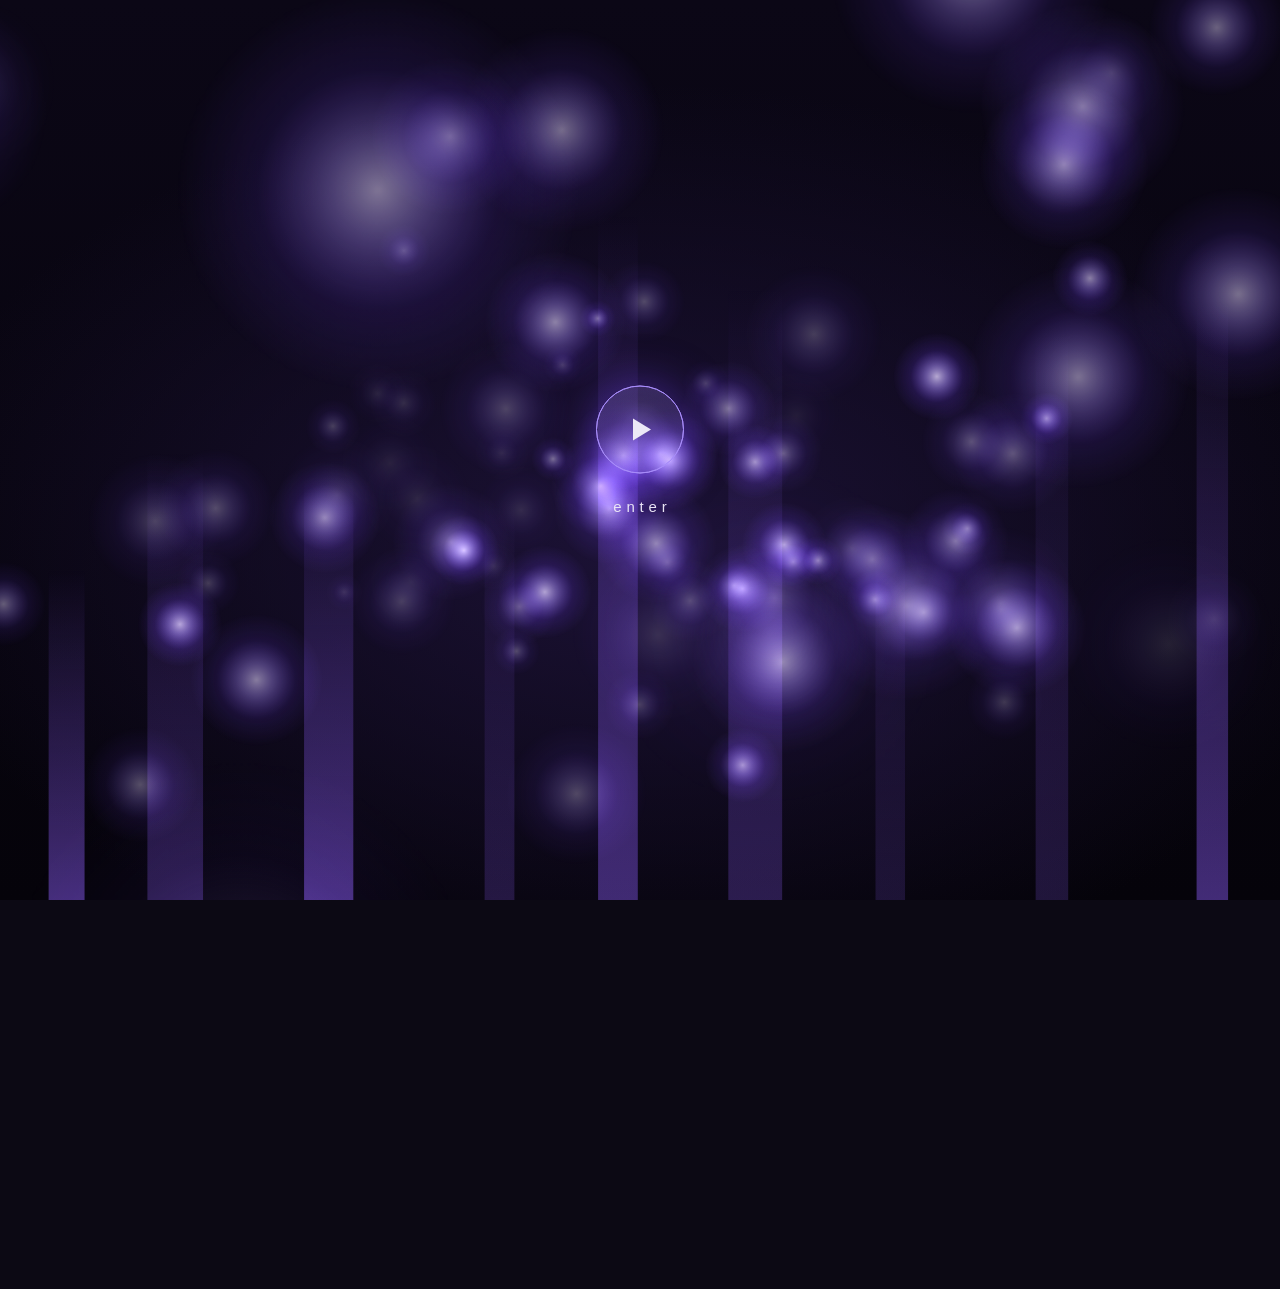
==== commit 8cb0e677: "guest" ====
--- a/index.html
+++ b/index.html
@@ -11,7 +11,7 @@
   <link rel="preconnect" href="https://fonts.googleapis.com" />
   <link rel="preconnect" href="https://fonts.gstatic.com" crossorigin />
   <link href="https://fonts.googleapis.com/css2?family=Bricolage+Grotesque:opsz,wght@12..96,400..700&display=swap" rel="stylesheet" />
-  <link rel="stylesheet" href="styles.css?v=10" />
+  <link rel="stylesheet" href="styles.css?v=11" />
   <meta property="og:type" content="website" />
   <meta property="og:title" content="ashy, mwl" />
   <meta property="og:description" content="personal project" />
@@ -22,7 +22,7 @@
   <meta name="twitter:description" content="personal project" />
   <meta name="twitter:image" content="https://ashy.lol/assets/img/embed.png" />
 </head>
-<body data-view="home">
+<body data-view="guestbook">
   <button id="splash" class="splash" aria-label="Enter site"><canvas id="intro" aria-hidden="true"></canvas>
     <span class="cue" aria-hidden="true"><i class="ring"></i><b>enter</b></span></button>
 
@@ -35,53 +35,35 @@
   <div id="cursorGlow" class="cursor-glow" aria-hidden="true"></div>
 
   <div id="app" class="app">
-    <div id="bloom" class="bloom" aria-hidden="true"></div>
     <header class="top">
       <nav aria-label="Pages">
-        <a href="/">Home</a>
-        <a href="/gear">Gear</a>
-        <a href="/settings">Settings</a>
-        <a href="/listening">Listening</a>
-        <a href="/guestbook">Guestbook</a>
+        <a href="/" aria-current="page">Guestbook</a>
       </nav>
     </header>
 
     <main>
-      <section data-view="home" class="home">
-        <img class="logo" src="assets/img/logo.png" alt="Ashtyn" />
-        <div id="socials" class="socials"></div>
-      </section>
-
-      <section data-view="gear" hidden>
-        <h1>Gear</h1>
-        <p class="lede">PC Specs & Peripherals</p>
-        <div id="gearList" class="gear"></div>
-      </section>
-
-      <section data-view="settings" hidden>
-        <h1>Settings</h1>
-        <p class="lede">My game settings.</p>
-        <div id="settingsList" class="gear"></div>
-      </section>
-
-      <section data-view="listening" hidden>
-        <h1>Listening</h1>
-        <p class="lede" id="npLede"></p>
-        <div id="np" class="np"></div>
-        <div id="recent" class="recent"></div>
-      </section>
-      <section data-view="guestbook" hidden>
-        <h1>Guestbook</h1>
-        <p class="lede">Sign it before the domain goes. Every name here disappears with ashy.lol in January.</p>
+      <section data-view="guestbook" class="guestbook">
+        <header class="gb-hero">
+          <img class="logo gb-logo" src="assets/img/logo.png" alt="Ashtyn" />
+          <p class="gb-kicker">the last page</p>
+          <h1>Guestbook</h1>
+          <p class="lede">Sign it before the domain goes. Every name here disappears with ashy.lol in January.</p>
+          <div id="socials" class="socials"></div>
+        </header>
 
         <div class="gb-clock" id="gbClock" aria-label="Time left before the guestbook closes">
-          <div><b id="gbDays">—</b><span>days</span></div>
-          <div><b id="gbHours">—</b><span>hours</span></div>
-          <div><b id="gbMinutes">—</b><span>minutes</span></div>
-          <div><b id="gbSeconds">—</b><span>seconds</span></div>
+          <div class="gb-unit"><b id="gbDays">—</b><span>days</span></div>
+          <div class="gb-unit"><b id="gbHours">—</b><span>hours</span></div>
+          <div class="gb-unit"><b id="gbMinutes">—</b><span>minutes</span></div>
+          <div class="gb-unit"><b id="gbSeconds">—</b><span>seconds</span></div>
+          <p class="gb-clock-note">until the wall closes for good</p>
         </div>
 
         <form class="gb-form" id="gbForm" novalidate>
+          <div class="gb-form-head">
+            <h2>Sign the wall</h2>
+            <p>no account · no email · 280 characters</p>
+          </div>
           <div class="gb-row">
             <label for="gbName">Name <span>optional</span></label>
             <input id="gbName" type="text" maxlength="40" autocomplete="nickname" placeholder="anonymous" />
@@ -110,7 +92,7 @@
 
     <canvas id="viz" class="viz" aria-hidden="true"></canvas>
 
-    <a class="mark" href="/" aria-label="Back to home">ashtyn</a>
+    <a class="mark" href="/" aria-label="Ashtyn">ashtyn</a>
 
     <footer class="player" aria-label="Music player">
       <div id="pQueue" class="queue" role="list" aria-label="Tracklist"></div>
@@ -149,8 +131,8 @@
   <audio id="audio" preload="auto"></audio>
   <script src="config.js"></script>
   <script src="playlist.js?v=6cee7de1"></script>
-  <script src="app.js?v=ashtyn-cap-20"></script>
+  <script src="app.js?v=guestbook-1"></script>
   <script src="brand-animation.js?v=1"></script>
-  <script src="guestbook.js?v=2"></script>
+  <script src="guestbook.js?v=3"></script>
 </body>
 </html>
--- a/styles.css
+++ b/styles.css
@@ -72,9 +72,7 @@
 h2{font-size:18px;font-weight:600;margin-bottom:10px}
 .lede{color:var(--muted);margin-bottom:28px;max-width:56ch}
 
-.home{min-height:62vh;display:flex;flex-direction:column;align-items:center;justify-content:center;gap:28px;text-align:center}
-.logo{width:min(600px,86vw);height:auto;user-select:none;
-  filter:drop-shadow(0 0 40px rgba(109,61,240,.45))}
+.logo{height:auto;user-select:none;filter:drop-shadow(0 0 40px rgba(109,61,240,.45))}
 .socials{display:flex;flex-wrap:wrap;justify-content:center;gap:8px}
 .socials a{display:inline-flex;align-items:center;gap:8px;padding:10px 16px;border-radius:999px;
   border:1px solid var(--line);background:rgba(21,16,31,.6);backdrop-filter:blur(8px);
@@ -89,49 +87,7 @@
 .socials a:hover{border-color:var(--violet);background:rgba(167,139,250,.12)}
 .socials img{width:18px;height:18px;opacity:.9}
 
-.gear{display:grid;gap:18px}
-.group{padding:22px 24px;border:1px solid var(--line);border-radius:16px;background:rgba(21,16,31,.72);backdrop-filter:blur(8px)}
-dl{display:grid;grid-template-columns:minmax(110px,170px) 1fr;gap:10px 18px}
-dt{color:var(--muted)}
-dd{overflow-wrap:anywhere}
-
-.block{margin-top:18px}
-.bhead{display:flex;justify-content:space-between;align-items:center;margin-bottom:8px;color:var(--muted)}
-.bhead button{padding:4px 14px;border:1px solid var(--line);border-radius:999px;background:transparent;color:var(--text);
-  font:inherit;font-size:13px;cursor:pointer;transition:background .15s,border-color .15s}
-.bhead button:hover{background:var(--deep);border-color:var(--violet)}
-pre{padding:14px 16px;border-radius:12px;border:1px solid var(--line);background:rgba(12,9,20,.7);
-  font:13px/1.6 ui-monospace,Menlo,Consolas,monospace;white-space:pre-wrap;overflow-wrap:anywhere;max-height:340px;overflow:auto}
-
-.group.fold{padding:0;overflow:hidden}
-.fold-title{margin:0;font-size:inherit}
-.fold-title button{display:flex;align-items:center;gap:14px;width:100%;padding:20px 24px;border:0;background:transparent;
-  color:var(--text);font:inherit;font-size:18px;font-weight:600;text-align:left;cursor:pointer;transition:background .18s}
-.fold-title button:hover{background:rgba(167,139,250,.1)}
-.fold-name{flex:1;min-width:0}
-.fold-meta{font-size:14px;font-weight:400;color:var(--muted)}
-.fold-chev{display:grid;place-items:center;width:36px;height:36px;flex:none;border:1px solid var(--line);border-radius:999px;
-  transition:transform .4s var(--ease),background .18s,border-color .18s}
-.fold-title button:hover .fold-chev{border-color:var(--violet);background:rgba(109,61,240,.45)}
-.fold.open .fold-chev{transform:rotate(180deg);border-color:var(--violet)}
-.fold-panel{display:grid;grid-template-rows:0fr;transition:grid-template-rows .4s var(--ease)}
-.fold.open .fold-panel{grid-template-rows:1fr}
-.fold-inner{min-height:0;overflow:hidden;visibility:hidden;transition:visibility .4s}
-.fold.open .fold-inner{visibility:visible}
-.fold-body{padding:2px 24px 24px}
-@media (max-width:560px){.fold-meta{display:none}}
-
-.np{display:flex;gap:20px;align-items:center;padding:20px;border:1px solid var(--line);border-radius:16px;
-  background:rgba(21,16,31,.72);backdrop-filter:blur(8px)}
-.np.live{border-color:var(--violet);box-shadow:0 0 50px rgba(109,61,240,.28)}
-.art{width:112px;height:112px;flex:none;border-radius:12px;object-fit:cover;background:var(--surface)}
-.np .t{font-size:22px;font-weight:600;line-height:1.25}
-.np .s{color:var(--muted)}
-.np .st{margin-top:8px;font-size:14px;color:var(--violet)}
-.recent{margin-top:22px;display:grid;gap:2px}
-.recent a{display:flex;justify-content:space-between;gap:16px;padding:10px 14px;border-radius:10px;color:var(--muted)}
-.recent a:hover{background:rgba(167,139,250,.1);color:var(--text)}
-.recent span:first-child{color:var(--text)}
+
 
 .viz{position:fixed;z-index:4;display:block;pointer-events:none}
 
@@ -211,8 +167,6 @@
 @media (max-width:560px){
   .mark{bottom:84px;right:18px}
   nav a{padding:9px 18px}
-  dl{grid-template-columns:1fr;gap:2px}dd{margin-bottom:10px}
-  .np{flex-direction:column;align-items:flex-start}
   #pVol,#pMute,#pArtist{display:none}
   .player{gap:12px;padding:10px 14px 10px 8px}
   .player .cover{width:32px;height:32px;border-radius:8px}
@@ -243,22 +197,10 @@
 
 section[data-view]{transition:opacity .28s ease,transform .3s cubic-bezier(.4,0,.6,1)}
 section.leaving{opacity:0;transform:scale(.985);pointer-events:none}
-.enter>:not(.gear){animation:rise .7s var(--ease) backwards}
+.enter>*{animation:rise .7s var(--ease) backwards}
 .enter>:nth-child(2){animation-delay:.08s}
 .enter>:nth-child(3){animation-delay:.16s}
-.enter .gear>.group{animation:rise .7s var(--ease) backwards}
-.enter .gear>.group:nth-child(1){animation-delay:.14s}
-.enter .gear>.group:nth-child(2){animation-delay:.22s}
-.enter .gear>.group:nth-child(3){animation-delay:.30s}
-.enter .gear>.group:nth-child(n+4){animation-delay:.38s}
-.home.enter .logo{animation:rise .9s var(--ease) backwards,glow 2s ease-out backwards}
-.home.enter .socials a{animation:rise .7s var(--ease) backwards}
-.home.enter .socials .fl:nth-child(1) a{animation-delay:.25s}
-.home.enter .socials .fl:nth-child(2) a{animation-delay:.31s}
-.home.enter .socials .fl:nth-child(3) a{animation-delay:.37s}
-.home.enter .socials .fl:nth-child(4) a{animation-delay:.43s}
-.home.enter .socials .fl:nth-child(5) a{animation-delay:.49s}
-.home.enter .socials .fl:nth-child(6) a{animation-delay:.55s}
+
 
 @media (prefers-reduced-motion:reduce){*{transition:none!important;animation:none!important}}
 
@@ -271,62 +213,120 @@
 a,a *,button,button *,summary,label,[role=button],input[type=range],.splash,.splash *{cursor:url("data:image/svg+xml,%3Csvg xmlns=%22http://www.w3.org/2000/svg%22 width=%2232%22 height=%2232%22 viewBox=%220 0 32 32%22%3E%3Cdefs%3E%3Cfilter id=%22g%22 x=%22-60%25%22 y=%22-60%25%22 width=%22220%25%22 height=%22220%25%22%3E%3CfeGaussianBlur stdDeviation=%221.5%22/%3E%3C/filter%3E%3ClinearGradient id=%22f%22 x1=%220%22 y1=%220%22 x2=%221%22 y2=%221%22%3E%3Cstop offset=%220%22 stop-color=%22%2334303d%22/%3E%3Cstop offset=%221%22 stop-color=%22%2314121a%22/%3E%3C/linearGradient%3E%3C/defs%3E%3Cpath d=%22M12.2 3.2c-1.2 0-2.1.9-2.1 2.1v10.6l-1.6-1.7c-.8-.8-2.1-.8-2.9 0-.7.7-.7 1.8-.1 2.6l4.6 7.4c1.3 2.1 3.2 3.5 5.7 3.5h3.3c3.4 0 6.1-2.7 6.1-6.1v-5.8c0-1-.8-1.8-1.8-1.8-.5 0-.9.2-1.2.5-.2-.9-1-1.5-1.9-1.5-.6 0-1.1.3-1.5.7-.3-.8-1-1.3-1.9-1.3-.4 0-.8.1-1.1.3V5.3c0-1.2-.9-2.1-2.1-2.1z%22 fill=%22%238b5cf6%22 stroke=%22%238b5cf6%22 stroke-width=%223.4%22 stroke-linejoin=%22round%22 filter=%22url(%23g)%22 opacity=%22.8%22/%3E%3Cpath d=%22M12.2 3.2c-1.2 0-2.1.9-2.1 2.1v10.6l-1.6-1.7c-.8-.8-2.1-.8-2.9 0-.7.7-.7 1.8-.1 2.6l4.6 7.4c1.3 2.1 3.2 3.5 5.7 3.5h3.3c3.4 0 6.1-2.7 6.1-6.1v-5.8c0-1-.8-1.8-1.8-1.8-.5 0-.9.2-1.2.5-.2-.9-1-1.5-1.9-1.5-.6 0-1.1.3-1.5.7-.3-.8-1-1.3-1.9-1.3-.4 0-.8.1-1.1.3V5.3c0-1.2-.9-2.1-2.1-2.1z%22 fill=%22url(%23f)%22 stroke=%22%23b79dff%22 stroke-width=%221.4%22 stroke-linejoin=%22round%22/%3E%3C/svg%3E") 12 3,pointer!important}
 
 .top{position:relative;z-index:3}
-.bloom{position:fixed;left:50%;top:40px;width:220px;height:220px;margin:-110px 0 0 -110px;border-radius:50%;z-index:2;
-  pointer-events:none;opacity:0;mix-blend-mode:screen;will-change:transform,opacity;
-  background:radial-gradient(circle,rgba(160,120,255,.4) 0,rgba(109,61,240,.16) 40%,transparent 70%)}
-.bloom.go{animation:bloom 1.15s cubic-bezier(.22,.61,.36,1)}
-@keyframes bloom{0%{opacity:0;transform:scale(.25)}22%{opacity:1}100%{opacity:0;transform:scale(14)}}
-@media (prefers-reduced-motion:reduce){.bloom,.cursor-glow{display:none}}
-/* ---------- guestbook view ---------- */
-
-.app.in nav a:nth-child(5){animation-delay:.52s}
-
-.gb-clock{display:flex;flex-wrap:wrap;gap:clamp(16px,4.4vw,38px);margin:4px 0 24px;padding:18px 22px;
-  border:1px solid var(--line);border-radius:16px;background:rgba(21,16,31,.72);backdrop-filter:blur(8px)}
-.gb-clock div{display:grid;gap:3px}
-.gb-clock b{font-size:clamp(24px,4.4vw,32px);font-weight:600;line-height:1;font-variant-numeric:tabular-nums}
-.gb-clock span{font-size:11px;letter-spacing:.16em;text-transform:uppercase;color:var(--muted)}
-.gb-clock.done b{color:var(--muted)}
-
-.gb-form{padding:22px 24px;border:1px solid var(--line);border-radius:16px;
-  background:rgba(21,16,31,.72);backdrop-filter:blur(8px)}
-.gb-row{margin-bottom:18px}
-.gb-row label{display:block;margin-bottom:7px;font-size:11px;letter-spacing:.16em;text-transform:uppercase;color:var(--muted)}
-.gb-row label span{letter-spacing:.1em;color:#5b5372}
-.gb-form input[type=text],.gb-form textarea{width:100%;padding:11px 14px;border:1px solid var(--line);border-radius:12px;
-  background:rgba(12,9,20,.7);color:var(--text);font:inherit;font-size:15px;
-  transition:border-color .18s ease,background .18s ease}
-.gb-form textarea{min-height:88px;resize:vertical;line-height:1.55}
-.gb-form input[type=text]:focus,.gb-form textarea:focus{outline:none;border-color:var(--violet);background:rgba(12,9,20,.92)}
+/* ---------- guestbook (the only page) ---------- */
+
+.guestbook{padding-top:6px}
+.gb-hero{display:grid;gap:12px;padding:4px 0 30px}
+.gb-logo{width:min(230px,52vw);margin-bottom:4px}
+.gb-kicker{display:flex;align-items:center;gap:12px;font-size:10px;font-weight:500;
+  letter-spacing:.36em;text-transform:uppercase;color:var(--violet)}
+.gb-kicker::before{content:"";width:36px;height:1px;background:linear-gradient(90deg,transparent,var(--violet))}
+.guestbook h1{margin:0;font-size:clamp(44px,10vw,86px);font-weight:600;line-height:.92;letter-spacing:-.05em;
+  background:linear-gradient(178deg,#fff 6%,#ded2ff 48%,#8b6bf5 100%);
+  -webkit-background-clip:text;background-clip:text;color:transparent;-webkit-text-fill-color:transparent;
+  filter:drop-shadow(0 12px 38px rgba(109,61,240,.4))}
+.guestbook .lede{margin:0;max-width:46ch;font-size:clamp(14px,2.2vw,16px)}
+.guestbook .socials{justify-content:flex-start;margin-top:4px}
+
+.gb-clock{position:relative;display:grid;grid-template-columns:repeat(4,minmax(0,1fr));gap:10px;
+  margin:0 0 22px;padding:14px;border:1px solid rgba(167,139,250,.22);border-radius:22px;
+  background:linear-gradient(180deg,rgba(31,23,50,.88),rgba(15,11,24,.88));
+  backdrop-filter:blur(14px);overflow:hidden;
+  box-shadow:0 22px 60px rgba(0,0,0,.42),inset 0 1px 0 rgba(255,255,255,.06)}
+.gb-clock::before{content:"";position:absolute;inset:0;pointer-events:none;
+  background:radial-gradient(120% 90% at 50% -30%,rgba(139,92,246,.3),transparent 62%)}
+.gb-unit{position:relative;display:grid;gap:6px;justify-items:center;padding:14px 6px 11px;
+  border-radius:14px;border:1px solid rgba(255,255,255,.05);background:rgba(8,5,14,.62)}
+.gb-unit b{font-size:clamp(26px,6.6vw,46px);font-weight:600;line-height:1;letter-spacing:-.03em;
+  font-variant-numeric:tabular-nums;
+  background:linear-gradient(180deg,#fff,#c8b6ff 58%,#8b5cf6);
+  -webkit-background-clip:text;background-clip:text;color:transparent;-webkit-text-fill-color:transparent;
+  filter:drop-shadow(0 0 20px rgba(139,92,246,.45))}
+.gb-unit span{font-size:9.5px;letter-spacing:.22em;text-transform:uppercase;color:var(--muted)}
+.gb-clock-note{grid-column:1/-1;margin:2px 0;text-align:center;font-size:10px;
+  letter-spacing:.2em;text-transform:uppercase;color:#6b6186}
+.gb-clock.done .gb-unit b{background:none;color:var(--muted);-webkit-text-fill-color:currentColor;filter:none}
+
+.gb-form{position:relative;margin:0 0 34px;padding:22px clamp(16px,3.4vw,26px) 24px;
+  border:1px solid rgba(167,139,250,.22);border-radius:22px;
+  background:linear-gradient(180deg,rgba(28,21,45,.9),rgba(14,10,23,.9));
+  backdrop-filter:blur(14px);
+  box-shadow:0 24px 70px rgba(0,0,0,.45),inset 0 1px 0 rgba(255,255,255,.06);
+  transition:border-color .25s ease,box-shadow .25s ease}
+.gb-form:focus-within{border-color:rgba(167,139,250,.55);
+  box-shadow:0 26px 80px rgba(0,0,0,.5),0 0 0 1px rgba(167,139,250,.25),0 0 70px rgba(109,61,240,.3)}
+.gb-form::before{content:"";position:absolute;left:16%;right:16%;top:-1px;height:1px;
+  background:linear-gradient(90deg,transparent,rgba(167,139,250,.9),transparent)}
+.gb-form-head{display:flex;flex-wrap:wrap;align-items:baseline;justify-content:space-between;gap:6px;margin-bottom:18px}
+.gb-form-head h2{margin:0;font-size:20px;letter-spacing:-.01em}
+.gb-form-head p{margin:0;font-size:11px;letter-spacing:.04em;color:#6b6186}
+.gb-row{margin-bottom:16px}
+.gb-row label{display:flex;align-items:baseline;gap:8px;margin-bottom:8px;font-size:10px;
+  letter-spacing:.24em;text-transform:uppercase;color:var(--muted)}
+.gb-row label span{letter-spacing:.14em;color:#5b5372}
+.gb-form input[type=text],.gb-form textarea{width:100%;padding:13px 15px;border-radius:12px;
+  border:1px solid rgba(255,255,255,.07);background:rgba(6,4,12,.6);color:var(--text);
+  font:inherit;font-size:15px;transition:border-color .18s ease,background .18s ease,box-shadow .18s ease}
+.gb-form textarea{min-height:104px;resize:vertical;line-height:1.55}
+.gb-form input[type=text]:focus,.gb-form textarea:focus{outline:none;border-color:var(--violet);
+  background:rgba(6,4,12,.85);box-shadow:0 0 0 3px rgba(109,61,240,.18),inset 0 0 30px rgba(109,61,240,.12)}
 .gb-form ::placeholder{color:#6f6688;opacity:1}
-.gb-count{margin-top:6px;text-align:right;font-size:11px;color:var(--muted);font-variant-numeric:tabular-nums}
+.gb-count{margin-top:7px;text-align:right;font-size:10px;letter-spacing:.12em;color:#5b5372;
+  font-variant-numeric:tabular-nums}
 .gb-trap{position:absolute;left:-9999px;width:1px;height:1px;opacity:0}
-.gb-actions{display:flex;flex-wrap:wrap;align-items:center;gap:14px;margin-top:6px}
-.gb-actions button{padding:11px 26px;border:1px solid var(--line);border-radius:999px;background:rgba(21,16,31,.6);
-  color:var(--text);font:inherit;font-size:14px;cursor:pointer;
-  transition:background .18s ease,border-color .18s ease,transform .18s ease,box-shadow .18s ease}
-.gb-actions button:hover:not(:disabled){background:var(--deep);border-color:var(--violet);transform:translateY(-2px);
-  box-shadow:0 8px 28px rgba(109,61,240,.45)}
-.gb-actions button:disabled{opacity:.5;cursor:progress}
+.gb-actions{display:flex;flex-wrap:wrap;align-items:center;gap:14px;margin-top:18px}
+.gb-actions button{position:relative;overflow:hidden;padding:12px 30px;border-radius:999px;
+  border:1px solid rgba(167,139,250,.55);color:#fff;font:inherit;font-size:14px;font-weight:600;
+  cursor:pointer;background:linear-gradient(145deg,#8b5cf6,#5a2ed4);
+  box-shadow:0 12px 32px rgba(109,61,240,.45);
+  transition:transform .18s var(--ease),box-shadow .18s ease,opacity .18s ease}
+.gb-actions button::after{content:"";position:absolute;inset:0;pointer-events:none;
+  background:linear-gradient(105deg,transparent 32%,rgba(255,255,255,.45) 50%,transparent 68%);
+  transform:translateX(-130%);transition:transform .65s ease}
+.gb-actions button:hover:not(:disabled){transform:translateY(-2px);box-shadow:0 18px 42px rgba(109,61,240,.65)}
+.gb-actions button:hover:not(:disabled)::after{transform:translateX(130%)}
+.gb-actions button:active:not(:disabled){transform:translateY(0) scale(.98)}
+.gb-actions button:disabled{opacity:.55;cursor:progress}
 .gb-msg{margin:0;font-size:13px;color:var(--muted)}
 .gb-msg.bad{color:#ff9d9d}
-
-.gb-setup{margin:18px 0 0;padding:16px 20px;border:1px dashed var(--line);border-radius:12px;
-  color:var(--muted);font-size:14px}
-
-.gb-list-head{display:flex;justify-content:space-between;align-items:baseline;gap:16px;margin:34px 0 2px}
-.gb-list-head h2{margin:0}
-.gb-list-head span{font-size:12px;color:var(--muted)}
+.gb-msg.ok{color:#9ff5c4}
+
+.gb-setup{margin:0 0 30px;padding:16px 20px;border:1px dashed rgba(167,139,250,.3);border-radius:16px;
+  color:var(--muted);font-size:14px;background:rgba(13,9,21,.5)}
+
+.gb-list-head{display:flex;justify-content:space-between;align-items:baseline;gap:16px;
+  margin:0 0 16px;padding-bottom:10px;border-bottom:1px solid rgba(167,139,250,.18)}
+.gb-list-head h2{margin:0;font-size:11px;font-weight:500;letter-spacing:.28em;text-transform:uppercase;color:var(--muted)}
+.gb-list-head span{font-size:11px;letter-spacing:.06em;color:#6b6186}
 .gb-list-head span.bad{color:#ff9d9d}
-.gb-list{list-style:none;margin:0;padding:0;display:grid}
-.gb-item{display:grid;grid-template-columns:34px 1fr;gap:14px;padding:16px 2px;border-top:1px solid var(--line)}
-.gb-item:first-child{border-top:0}
-.gb-n{padding-top:5px;font-size:11px;color:var(--muted);font-variant-numeric:tabular-nums}
-.gb-text{margin:0;font-size:16px;line-height:1.5;overflow-wrap:anywhere}
-.gb-by{margin:6px 0 0;font-size:12px;color:var(--muted);overflow-wrap:anywhere}
-.gb-by span{color:var(--violet)}
+
+.gb-list{list-style:none;margin:0;padding:0;display:grid;gap:10px}
+.gb-item{display:grid;grid-template-columns:44px minmax(0,1fr) auto;gap:14px;align-items:start;
+  padding:16px 18px;border-radius:18px;border:1px solid rgba(255,255,255,.06);
+  background:linear-gradient(180deg,rgba(24,18,38,.78),rgba(13,9,21,.78));
+  animation:rise .55s var(--ease) backwards;animation-delay:calc(var(--i,0) * 45ms);
+  transition:transform .25s var(--ease),border-color .25s ease,box-shadow .25s ease,background .25s ease}
+.gb-item:hover{transform:translateY(-3px);border-color:rgba(167,139,250,.45);
+  background:linear-gradient(180deg,rgba(34,25,54,.86),rgba(16,11,26,.86));
+  box-shadow:0 18px 44px rgba(0,0,0,.45),0 0 46px rgba(109,61,240,.22)}
+.gb-av{display:grid;place-items:center;width:44px;height:44px;border-radius:14px;
+  font-size:14px;font-weight:700;letter-spacing:.04em;color:#fff;
+  background:linear-gradient(145deg,hsl(var(--h,265) 72% 64%),hsl(calc(var(--h,265) + 38) 74% 42%));
+  box-shadow:inset 0 1px 0 rgba(255,255,255,.35),0 8px 20px rgba(0,0,0,.4)}
+.gb-body{min-width:0}
+.gb-text{margin:0;font-size:16px;line-height:1.55;overflow-wrap:anywhere}
+.gb-by{margin:9px 0 0;display:flex;flex-wrap:wrap;align-items:baseline;gap:7px;
+  font-size:11.5px;color:var(--muted);overflow-wrap:anywhere}
+.gb-by span{color:#c9b8ff;font-weight:600}
+.gb-by i{font-style:normal;color:#4c4463}
+.gb-n{padding-top:5px;font-size:10px;letter-spacing:.16em;color:#4c4463;font-variant-numeric:tabular-nums}
+.gb-empty{padding:30px 22px;border:1px dashed rgba(167,139,250,.28);border-radius:18px;
+  text-align:center;color:var(--muted);font-size:14px;background:rgba(13,9,21,.5)}
 
 @media (max-width:560px){
-  .gb-item{grid-template-columns:1fr;gap:4px}
-  .gb-n{padding-top:0}
+  .gb-clock{grid-template-columns:repeat(2,minmax(0,1fr))}
+  .gb-item{grid-template-columns:38px minmax(0,1fr);padding:14px}
+  .gb-av{width:38px;height:38px;border-radius:11px;font-size:12px}
+  .gb-n{display:none}
+  .gb-form-head p{display:none}
 }
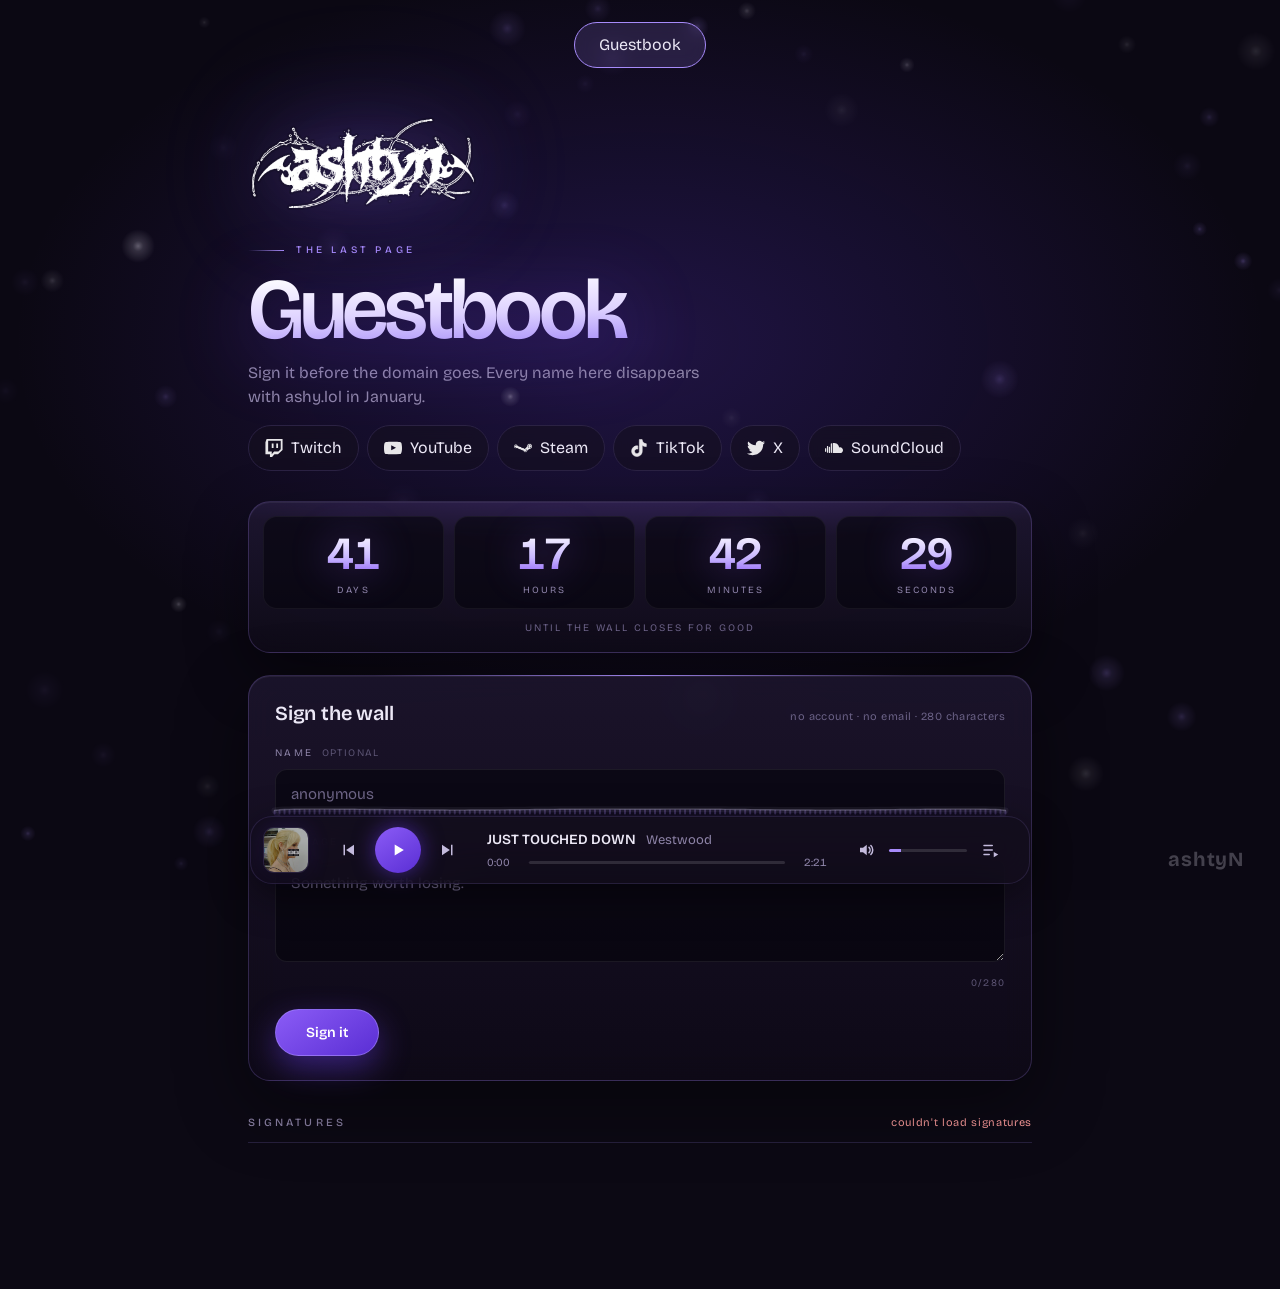
==== commit b6b1bea7: "guest2" ====
--- a/index.html
+++ b/index.html
@@ -11,7 +11,7 @@
   <link rel="preconnect" href="https://fonts.googleapis.com" />
   <link rel="preconnect" href="https://fonts.gstatic.com" crossorigin />
   <link href="https://fonts.googleapis.com/css2?family=Bricolage+Grotesque:opsz,wght@12..96,400..700&display=swap" rel="stylesheet" />
-  <link rel="stylesheet" href="styles.css?v=11" />
+  <link rel="stylesheet" href="styles.css?v=12" />
   <meta property="og:type" content="website" />
   <meta property="og:title" content="ashy, mwl" />
   <meta property="og:description" content="personal project" />
@@ -23,9 +23,6 @@
   <meta name="twitter:image" content="https://ashy.lol/assets/img/embed.png" />
 </head>
 <body data-view="guestbook">
-  <button id="splash" class="splash" aria-label="Enter site"><canvas id="intro" aria-hidden="true"></canvas>
-    <span class="cue" aria-hidden="true"><i class="ring"></i><b>enter</b></span></button>
-
   <video class="bg-video" autoplay muted loop playsinline preload="auto">
     <source src="assets/media/background.mp4" type="video/mp4" />
   </video>
@@ -34,7 +31,7 @@
   <canvas id="bgOrbs" class="fx" aria-hidden="true"></canvas>
   <div id="cursorGlow" class="cursor-glow" aria-hidden="true"></div>
 
-  <div id="app" class="app">
+  <div id="app" class="app in">
     <header class="top">
       <nav aria-label="Pages">
         <a href="/" aria-current="page">Guestbook</a>
@@ -131,7 +128,7 @@
   <audio id="audio" preload="auto"></audio>
   <script src="config.js"></script>
   <script src="playlist.js?v=6cee7de1"></script>
-  <script src="app.js?v=guestbook-1"></script>
+  <script src="app.js?v=guestbook-2"></script>
   <script src="brand-animation.js?v=1"></script>
   <script src="guestbook.js?v=3"></script>
 </body>
--- a/styles.css
+++ b/styles.css
@@ -23,31 +23,6 @@
 
 .fx{position:fixed;inset:0;width:100%;height:100%;z-index:2;pointer-events:none}
 .logo{will-change:transform,filter}
-.splash{position:fixed;inset:0;z-index:99;border:0;cursor:pointer;overflow:hidden;
-  background:radial-gradient(75% 65% at 50% 60%,#1c1236,transparent 78%),linear-gradient(#0b0716,#05030a);
-  transition:opacity .9s ease,visibility .9s}
-.splash:focus-visible{outline:none}
-#intro{position:absolute;inset:0;width:100%;height:100%;display:block}
-.splash.gone{opacity:0;visibility:hidden;pointer-events:none}
-.cue{position:absolute;left:50%;top:50%;display:grid;justify-items:center;gap:24px;pointer-events:none;
-  transform:translate(-50%,-50%);transition:opacity .35s ease,transform .8s var(--ease)}
-.ring{position:relative;display:block;width:88px;height:88px;border-radius:50%;
-  border:1px solid var(--violet);
-  background:radial-gradient(circle at 50% 40%,rgba(167,139,250,.35),rgba(109,61,240,.08) 70%);
-  box-shadow:0 0 46px rgba(109,61,240,.5),inset 0 0 22px rgba(167,139,250,.25);
-  animation:breathe 3s ease-in-out infinite;transition:border-color .25s,box-shadow .25s}
-.ring::before{content:"";position:absolute;left:50%;top:50%;margin:-11px 0 0 -7px;border-style:solid;
-  border-width:11px 0 11px 18px;border-color:transparent transparent transparent var(--text)}
-.ring::after{content:"";position:absolute;inset:-1px;border-radius:50%;border:1px solid var(--violet);
-  animation:ripple 3s ease-out infinite}
-.cue b{font-weight:500;font-size:15px;letter-spacing:.32em;text-indent:.32em;color:var(--text);
-  animation:hint 3s ease-in-out infinite}
-.splash:hover .ring,.splash:focus-visible .ring{border-color:#fff;
-  box-shadow:0 0 90px rgba(109,61,240,.85),inset 0 0 30px rgba(167,139,250,.45)}
-.splash.go .cue{opacity:0;transform:translate(-50%,-50%) scale(1.6)}
-@keyframes breathe{50%{transform:scale(1.07)}}
-@keyframes ripple{from{opacity:.55;transform:scale(1)}to{opacity:0;transform:scale(2.4)}}
-@keyframes hint{50%{opacity:.4}}
 
 .app{position:relative;z-index:3;min-height:100vh;display:flex;flex-direction:column;
   opacity:0;transition:opacity .35s ease}
@@ -210,7 +185,7 @@
 .cursor-glow.on{opacity:1}
 @media (hover:none),(pointer:coarse){.cursor-glow{display:none}}
 *{cursor:url("data:image/svg+xml,%3Csvg xmlns=%22http://www.w3.org/2000/svg%22 width=%2232%22 height=%2232%22 viewBox=%220 0 32 32%22%3E%3Cdefs%3E%3Cfilter id=%22g%22 x=%22-60%25%22 y=%22-60%25%22 width=%22220%25%22 height=%22220%25%22%3E%3CfeGaussianBlur stdDeviation=%221.5%22/%3E%3C/filter%3E%3ClinearGradient id=%22f%22 x1=%220%22 y1=%220%22 x2=%221%22 y2=%221%22%3E%3Cstop offset=%220%22 stop-color=%22%2334303d%22/%3E%3Cstop offset=%221%22 stop-color=%22%2314121a%22/%3E%3C/linearGradient%3E%3C/defs%3E%3Cpath d=%22M5 3 L5 24 L10.4 19.3 L14.1 27.7 L17.7 26.1 L14 17.8 L21.2 17.8 Z%22 fill=%22%238b5cf6%22 stroke=%22%238b5cf6%22 stroke-width=%223.4%22 stroke-linejoin=%22round%22 filter=%22url(%23g)%22 opacity=%22.8%22/%3E%3Cpath d=%22M5 3 L5 24 L10.4 19.3 L14.1 27.7 L17.7 26.1 L14 17.8 L21.2 17.8 Z%22 fill=%22url(%23f)%22 stroke=%22%23b79dff%22 stroke-width=%221.4%22 stroke-linejoin=%22round%22/%3E%3C/svg%3E") 5 3,auto!important}
-a,a *,button,button *,summary,label,[role=button],input[type=range],.splash,.splash *{cursor:url("data:image/svg+xml,%3Csvg xmlns=%22http://www.w3.org/2000/svg%22 width=%2232%22 height=%2232%22 viewBox=%220 0 32 32%22%3E%3Cdefs%3E%3Cfilter id=%22g%22 x=%22-60%25%22 y=%22-60%25%22 width=%22220%25%22 height=%22220%25%22%3E%3CfeGaussianBlur stdDeviation=%221.5%22/%3E%3C/filter%3E%3ClinearGradient id=%22f%22 x1=%220%22 y1=%220%22 x2=%221%22 y2=%221%22%3E%3Cstop offset=%220%22 stop-color=%22%2334303d%22/%3E%3Cstop offset=%221%22 stop-color=%22%2314121a%22/%3E%3C/linearGradient%3E%3C/defs%3E%3Cpath d=%22M12.2 3.2c-1.2 0-2.1.9-2.1 2.1v10.6l-1.6-1.7c-.8-.8-2.1-.8-2.9 0-.7.7-.7 1.8-.1 2.6l4.6 7.4c1.3 2.1 3.2 3.5 5.7 3.5h3.3c3.4 0 6.1-2.7 6.1-6.1v-5.8c0-1-.8-1.8-1.8-1.8-.5 0-.9.2-1.2.5-.2-.9-1-1.5-1.9-1.5-.6 0-1.1.3-1.5.7-.3-.8-1-1.3-1.9-1.3-.4 0-.8.1-1.1.3V5.3c0-1.2-.9-2.1-2.1-2.1z%22 fill=%22%238b5cf6%22 stroke=%22%238b5cf6%22 stroke-width=%223.4%22 stroke-linejoin=%22round%22 filter=%22url(%23g)%22 opacity=%22.8%22/%3E%3Cpath d=%22M12.2 3.2c-1.2 0-2.1.9-2.1 2.1v10.6l-1.6-1.7c-.8-.8-2.1-.8-2.9 0-.7.7-.7 1.8-.1 2.6l4.6 7.4c1.3 2.1 3.2 3.5 5.7 3.5h3.3c3.4 0 6.1-2.7 6.1-6.1v-5.8c0-1-.8-1.8-1.8-1.8-.5 0-.9.2-1.2.5-.2-.9-1-1.5-1.9-1.5-.6 0-1.1.3-1.5.7-.3-.8-1-1.3-1.9-1.3-.4 0-.8.1-1.1.3V5.3c0-1.2-.9-2.1-2.1-2.1z%22 fill=%22url(%23f)%22 stroke=%22%23b79dff%22 stroke-width=%221.4%22 stroke-linejoin=%22round%22/%3E%3C/svg%3E") 12 3,pointer!important}
+a,a *,button,button *,summary,label,[role=button],input[type=range]{cursor:url("data:image/svg+xml,%3Csvg xmlns=%22http://www.w3.org/2000/svg%22 width=%2232%22 height=%2232%22 viewBox=%220 0 32 32%22%3E%3Cdefs%3E%3Cfilter id=%22g%22 x=%22-60%25%22 y=%22-60%25%22 width=%22220%25%22 height=%22220%25%22%3E%3CfeGaussianBlur stdDeviation=%221.5%22/%3E%3C/filter%3E%3ClinearGradient id=%22f%22 x1=%220%22 y1=%220%22 x2=%221%22 y2=%221%22%3E%3Cstop offset=%220%22 stop-color=%22%2334303d%22/%3E%3Cstop offset=%221%22 stop-color=%22%2314121a%22/%3E%3C/linearGradient%3E%3C/defs%3E%3Cpath d=%22M12.2 3.2c-1.2 0-2.1.9-2.1 2.1v10.6l-1.6-1.7c-.8-.8-2.1-.8-2.9 0-.7.7-.7 1.8-.1 2.6l4.6 7.4c1.3 2.1 3.2 3.5 5.7 3.5h3.3c3.4 0 6.1-2.7 6.1-6.1v-5.8c0-1-.8-1.8-1.8-1.8-.5 0-.9.2-1.2.5-.2-.9-1-1.5-1.9-1.5-.6 0-1.1.3-1.5.7-.3-.8-1-1.3-1.9-1.3-.4 0-.8.1-1.1.3V5.3c0-1.2-.9-2.1-2.1-2.1z%22 fill=%22%238b5cf6%22 stroke=%22%238b5cf6%22 stroke-width=%223.4%22 stroke-linejoin=%22round%22 filter=%22url(%23g)%22 opacity=%22.8%22/%3E%3Cpath d=%22M12.2 3.2c-1.2 0-2.1.9-2.1 2.1v10.6l-1.6-1.7c-.8-.8-2.1-.8-2.9 0-.7.7-.7 1.8-.1 2.6l4.6 7.4c1.3 2.1 3.2 3.5 5.7 3.5h3.3c3.4 0 6.1-2.7 6.1-6.1v-5.8c0-1-.8-1.8-1.8-1.8-.5 0-.9.2-1.2.5-.2-.9-1-1.5-1.9-1.5-.6 0-1.1.3-1.5.7-.3-.8-1-1.3-1.9-1.3-.4 0-.8.1-1.1.3V5.3c0-1.2-.9-2.1-2.1-2.1z%22 fill=%22url(%23f)%22 stroke=%22%23b79dff%22 stroke-width=%221.4%22 stroke-linejoin=%22round%22/%3E%3C/svg%3E") 12 3,pointer!important}
 
 .top{position:relative;z-index:3}
 /* ---------- guestbook (the only page) ---------- */
